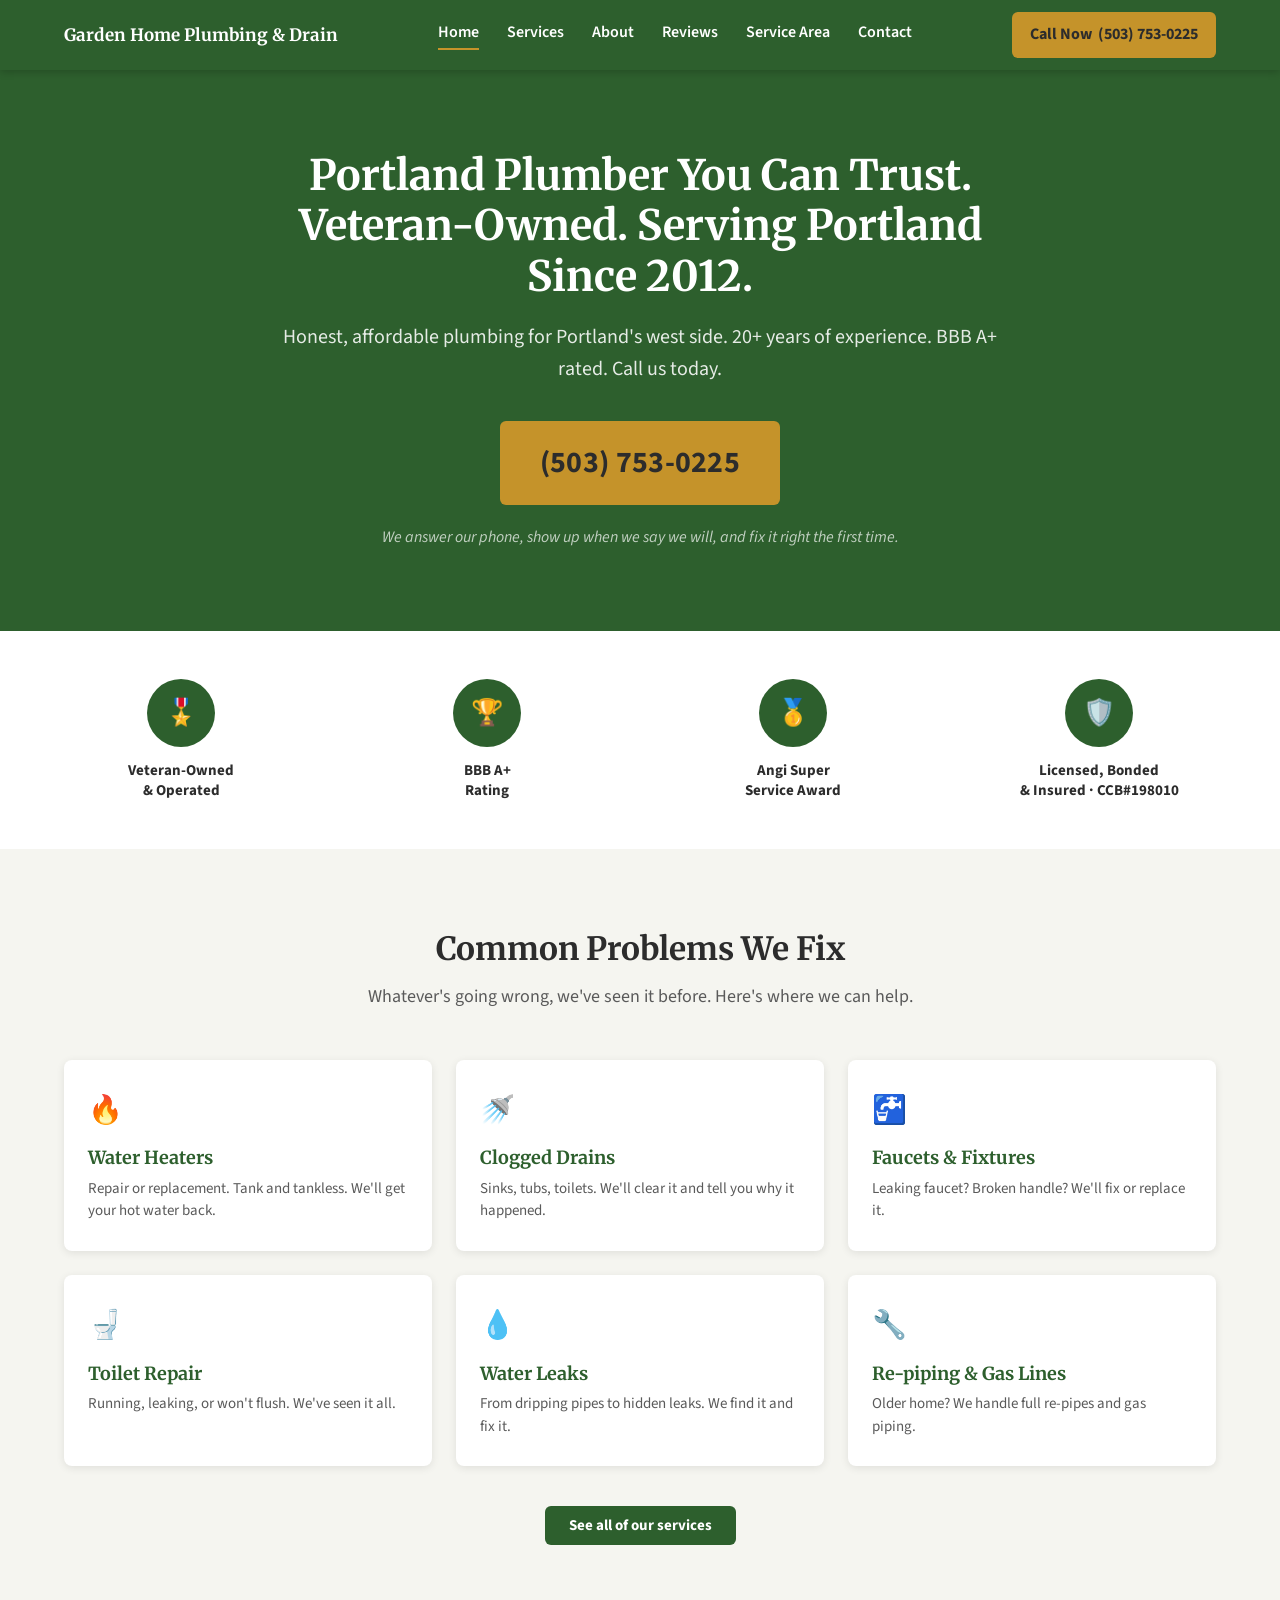
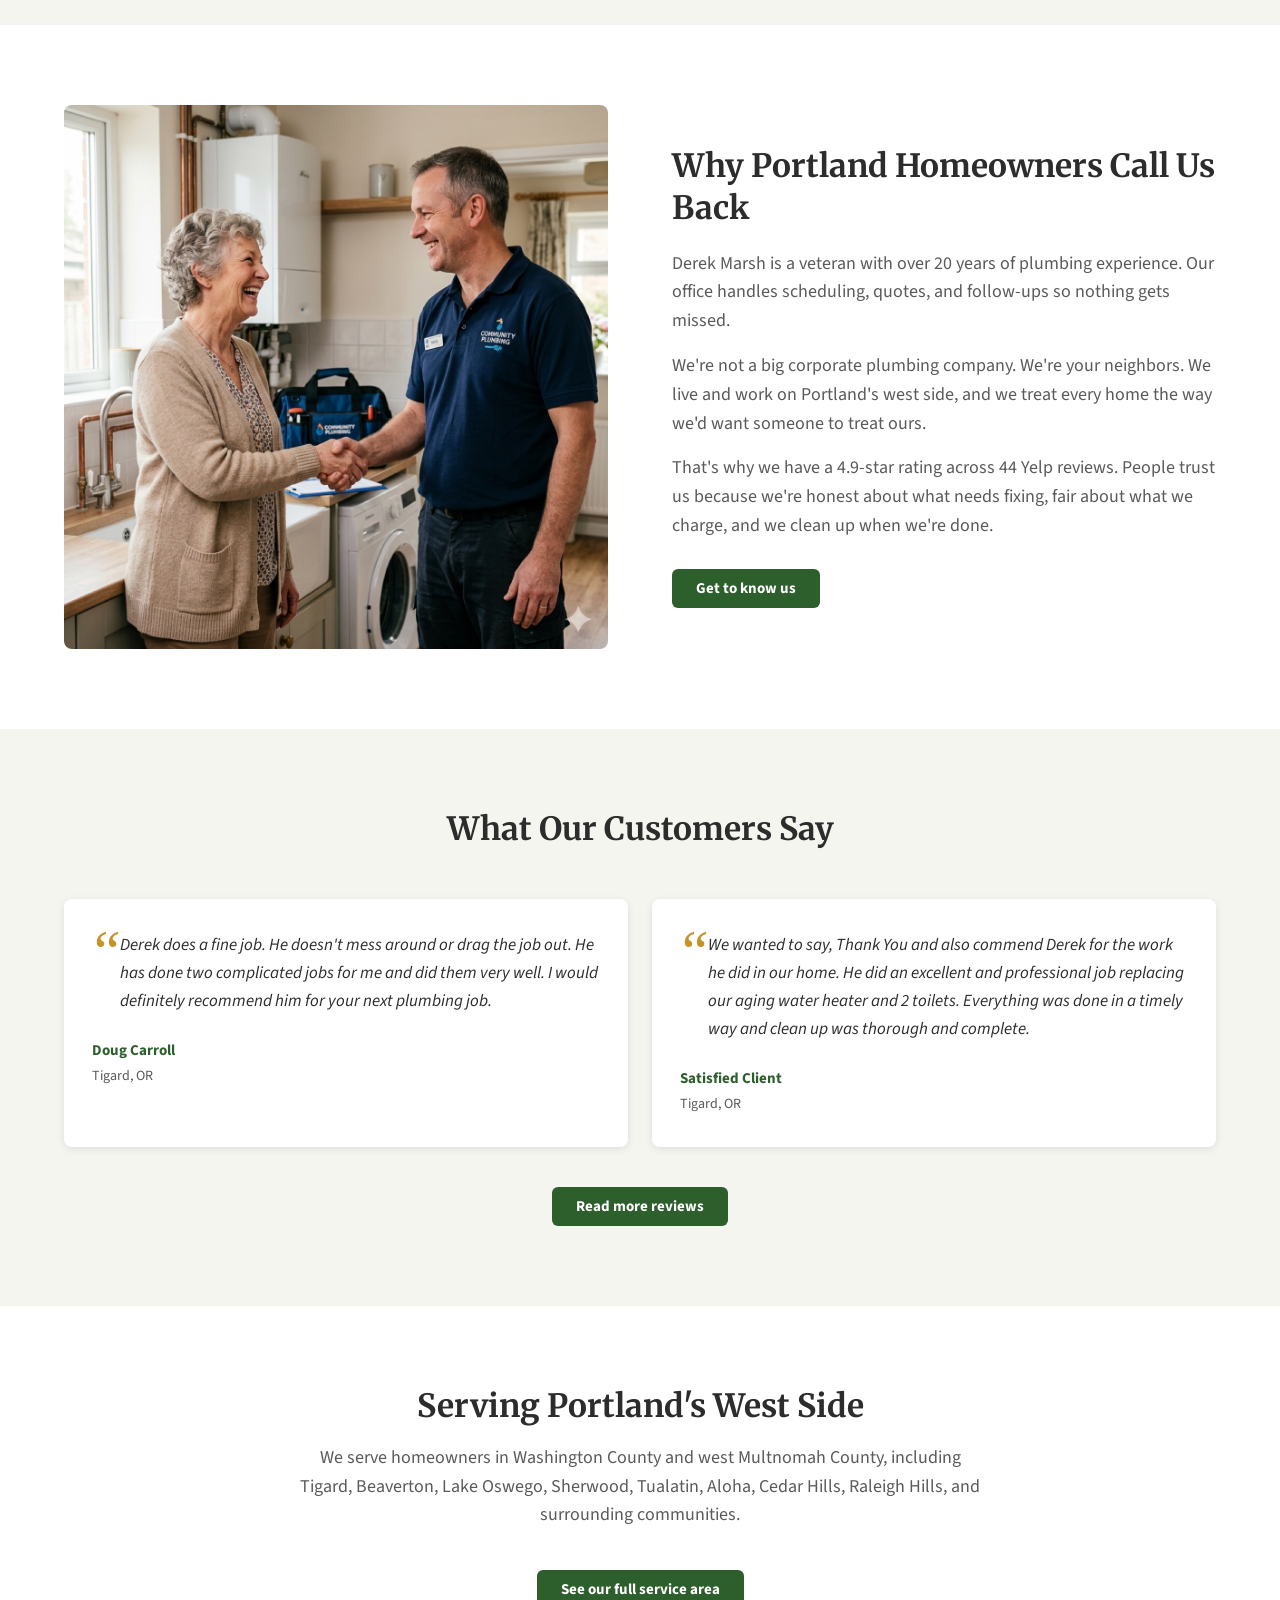
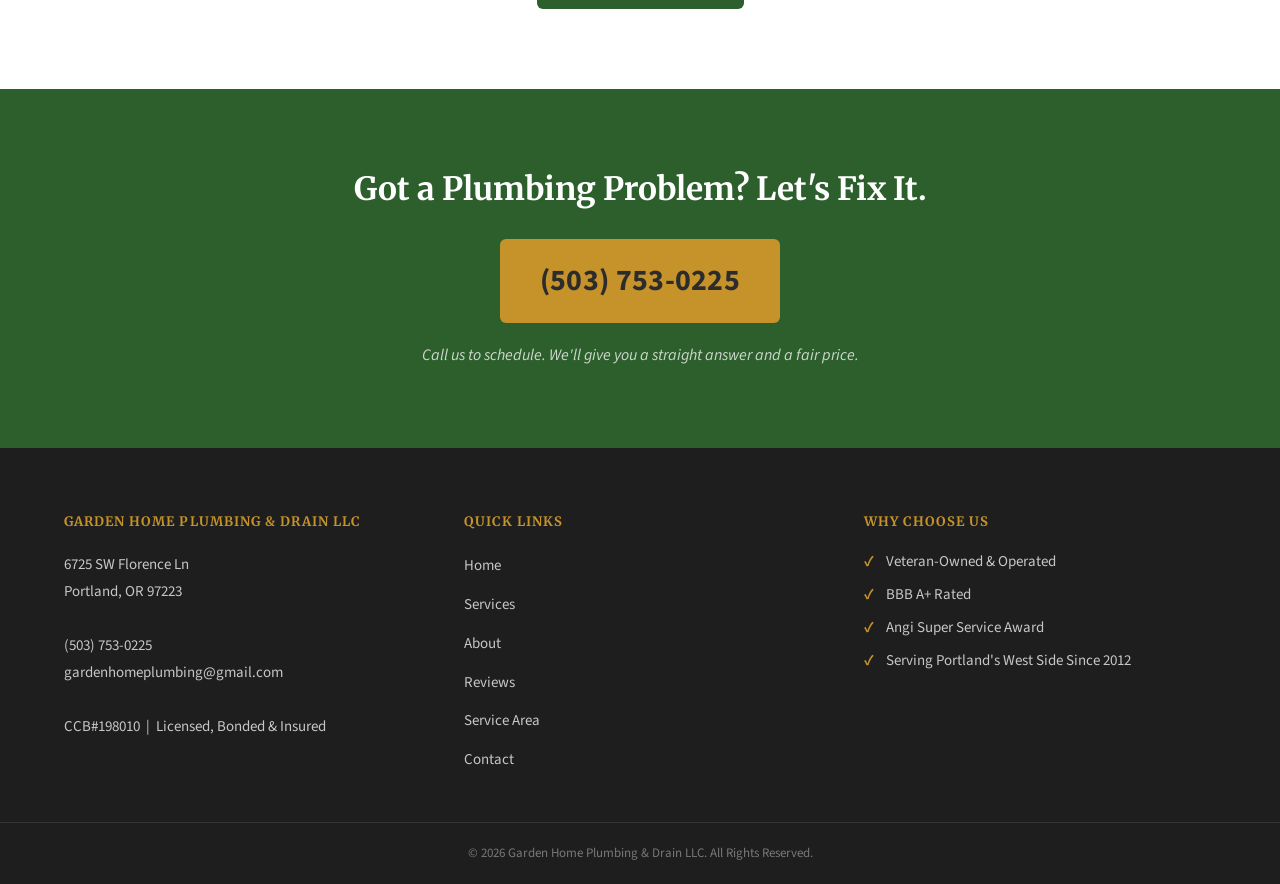
==== index.html @ 30217777 "Revert "QA pass: replace phone CTAs with Schedule a Call, remove phone numbers from visible content"" ====
<!DOCTYPE html>
<html lang="en">
<head>
  <meta charset="UTF-8">
  <meta name="viewport" content="width=device-width, initial-scale=1.0">

  <!-- Primary Meta ============================================ -->
  <title>Portland Plumber | Garden Home Plumbing &amp; Drain | (503) 753-0225</title>
  <meta name="description" content="Veteran-owned Portland plumber. Water heaters, drain cleaning, faucets &amp; more. BBB A+ rated, 4.9 stars on Yelp. Serving Tigard, Beaverton &amp; Lake Oswego. Call (503) 753-0225.">
  <meta name="robots" content="index, follow">
  <!-- UPDATE BEFORE LAUNCH: replace domain in canonical, OG, and schema below -->
  <link rel="canonical" href="https://www.gardenhomeplumbingdrain.com/">

  <!-- Open Graph ============================================== -->
  <meta property="og:type"        content="website">
  <meta property="og:site_name"   content="Garden Home Plumbing &amp; Drain LLC">
  <meta property="og:title"       content="Portland Plumber | Garden Home Plumbing &amp; Drain | (503) 753-0225">
  <meta property="og:description" content="Veteran-owned Portland plumber. Water heaters, drain cleaning, faucets &amp; more. BBB A+ rated, 4.9 stars on Yelp. Serving Tigard, Beaverton &amp; Lake Oswego. Call (503) 753-0225.">
  <meta property="og:url"         content="https://www.gardenhomeplumbingdrain.com/">
  <meta property="og:image"       content="https://www.gardenhomeplumbingdrain.com/images/about-team.jpg">

  <!-- LocalBusiness Schema ==================================== -->
  <script type="application/ld+json">
  {
    "@context": "https://schema.org",
    "@type": "Plumber",
    "name": "Garden Home Plumbing & Drain LLC",
    "url": "https://www.gardenhomeplumbingdrain.com",
    "telephone": "+15037530225",
    "email": "gardenhomeplumbing@gmail.com",
    "address": {
      "@type": "PostalAddress",
      "streetAddress": "6725 SW Florence Ln",
      "addressLocality": "Portland",
      "addressRegion": "OR",
      "postalCode": "97223",
      "addressCountry": "US"
    },
    "openingHoursSpecification": [
      {
        "@type": "OpeningHoursSpecification",
        "dayOfWeek": ["Monday", "Tuesday", "Wednesday", "Thursday"],
        "opens": "08:00",
        "closes": "17:00"
      },
      {
        "@type": "OpeningHoursSpecification",
        "dayOfWeek": "Friday",
        "opens": "08:00",
        "closes": "16:00"
      }
    ],
    "areaServed": [
      {"@type": "City", "name": "Tigard"},
      {"@type": "City", "name": "Beaverton"},
      {"@type": "City", "name": "Lake Oswego"},
      {"@type": "City", "name": "Sherwood"},
      {"@type": "City", "name": "Tualatin"},
      {"@type": "City", "name": "Aloha"},
      {"@type": "City", "name": "Portland"}
    ],
    "priceRange": "$$",
    "aggregateRating": {
      "@type": "AggregateRating",
      "ratingValue": "4.9",
      "reviewCount": "44",
      "bestRating": "5"
    },
    "sameAs": [
      "https://www.yelp.com/biz/garden-home-plumbing-and-drain-llc-portland",
      "https://www.bbb.org/us/or/portland/profile/plumber/garden-home-plumbing-drain-llc-1296-22822148",
      "https://www.angi.com/companylist/us/or/portland/garden-home-plumbing-and-drain-reviews-7574298.htm"
    ]
  }
  </script>

  <link rel="stylesheet" href="styles.css">
</head>
<body>

  <div id="nav-placeholder"></div>

  <!-- ================================================
       SECTION 1: HERO
  ================================================ -->
  <section class="hero">
    <div class="hero-content">
      <h1>Portland Plumber You Can Trust.<br>Veteran-Owned. Serving Portland Since 2012.</h1>
      <p class="hero-sub">Honest, affordable plumbing for Portland's west side. 20+ years of experience. BBB A+ rated. Call us today.</p>
      <a href="tel:+15037530225" class="btn-phone" aria-label="Call Garden Home Plumbing at (503) 753-0225">(503) 753-0225</a>
      <p class="hero-tagline">We answer our phone, show up when we say we will, and fix it right the first time.</p>
    </div>
  </section>

  <!-- ================================================
       SECTION 2: TRUST BADGES
  ================================================ -->
  <section class="trust-badges">
    <div class="trust-badges-grid">

      <div class="trust-badge">
        <div class="trust-badge-icon">🎖️</div>
        <div class="trust-badge-label">Veteran-Owned<br>&amp; Operated</div>
      </div>

      <div class="trust-badge">
        <div class="trust-badge-icon">🏆</div>
        <div class="trust-badge-label">BBB A+<br>Rating</div>
      </div>

      <div class="trust-badge">
        <div class="trust-badge-icon">🥇</div>
        <div class="trust-badge-label">Angi Super<br>Service Award</div>
      </div>

      <div class="trust-badge">
        <div class="trust-badge-icon">🛡️</div>
        <div class="trust-badge-label">Licensed, Bonded<br>&amp; Insured · CCB#198010</div>
      </div>

    </div>
  </section>

  <!-- ================================================
       SECTION 3: SERVICES OVERVIEW
  ================================================ -->
  <section class="section section--light">
    <div class="container">
      <div class="section-heading">
        <h2>Common Problems We Fix</h2>
        <p>Whatever's going wrong, we've seen it before. Here's where we can help.</p>
      </div>

      <div class="services-grid">

        <div class="service-card">
          <div class="service-card-icon">🔥</div>
          <h3>Water Heaters</h3>
          <p>Repair or replacement. Tank and tankless. We'll get your hot water back.</p>
        </div>

        <div class="service-card">
          <div class="service-card-icon">🚿</div>
          <h3>Clogged Drains</h3>
          <p>Sinks, tubs, toilets. We'll clear it and tell you why it happened.</p>
        </div>

        <div class="service-card">
          <div class="service-card-icon">🚰</div>
          <h3>Faucets &amp; Fixtures</h3>
          <p>Leaking faucet? Broken handle? We'll fix or replace it.</p>
        </div>

        <div class="service-card">
          <div class="service-card-icon">🚽</div>
          <h3>Toilet Repair</h3>
          <p>Running, leaking, or won't flush. We've seen it all.</p>
        </div>

        <div class="service-card">
          <div class="service-card-icon">💧</div>
          <h3>Water Leaks</h3>
          <p>From dripping pipes to hidden leaks. We find it and fix it.</p>
        </div>

        <div class="service-card">
          <div class="service-card-icon">🔧</div>
          <h3>Re-piping &amp; Gas Lines</h3>
          <p>Older home? We handle full re-pipes and gas piping.</p>
        </div>

      </div>

      <div class="text-center">
        <a href="services.html" class="btn btn-secondary">See all of our services</a>
      </div>
    </div>
  </section>

  <!-- ================================================
       SECTION 4: WHY GARDEN HOME PLUMBING
  ================================================ -->
  <section class="section">
    <div class="container">
      <div class="two-col">

        <img src="images/about-team.jpg" alt="Derek Marsh, owner of Garden Home Plumbing &amp; Drain" class="photo photo--square" loading="lazy">

        <div class="two-col-text">
          <h2>Why Portland Homeowners Call Us Back</h2>
          <p>Derek Marsh is a veteran with over 20 years of plumbing experience. Our office handles scheduling, quotes, and follow-ups so nothing gets missed.</p>
          <p>We're not a big corporate plumbing company. We're your neighbors. We live and work on Portland's west side, and we treat every home the way we'd want someone to treat ours.</p>
          <p>That's why we have a 4.9-star rating across 44 Yelp reviews. People trust us because we're honest about what needs fixing, fair about what we charge, and we clean up when we're done.</p>
          <a href="about.html" class="btn btn-secondary">Get to know us</a>
        </div>

      </div>
    </div>
  </section>

  <!-- ================================================
       SECTION 5: FEATURED TESTIMONIALS
  ================================================ -->
  <section class="section section--light">
    <div class="container">
      <div class="section-heading">
        <h2>What Our Customers Say</h2>
      </div>

      <div class="testimonials-grid">

        <div class="testimonial-card">
          <p class="testimonial-quote">Derek does a fine job. He doesn't mess around or drag the job out. He has done two complicated jobs for me and did them very well. I would definitely recommend him for your next plumbing job.</p>
          <div class="testimonial-author">Doug Carroll</div>
          <div class="testimonial-location">Tigard, OR</div>
        </div>

        <div class="testimonial-card">
          <p class="testimonial-quote">We wanted to say, Thank You and also commend Derek for the work he did in our home. He did an excellent and professional job replacing our aging water heater and 2 toilets. Everything was done in a timely way and clean up was thorough and complete.</p>
          <div class="testimonial-author">Satisfied Client</div>
          <div class="testimonial-location">Tigard, OR</div>
        </div>

      </div>

      <div class="text-center">
        <a href="reviews.html" class="btn btn-secondary">Read more reviews</a>
      </div>
    </div>
  </section>

  <!-- ================================================
       SECTION 6: SERVICE AREA SNAPSHOT
  ================================================ -->
  <section class="section">
    <div class="container">
      <div class="text-center" style="max-width: 680px; margin: 0 auto;">
        <h2>Serving Portland's West Side</h2>
        <p class="mt-16" style="color: var(--text-medium); font-size: 18px;">We serve homeowners in Washington County and west Multnomah County, including Tigard, Beaverton, Lake Oswego, Sherwood, Tualatin, Aloha, Cedar Hills, Raleigh Hills, and surrounding communities.</p>
        <a href="service-area.html" class="btn btn-secondary mt-24">See our full service area</a>
      </div>
    </div>
  </section>

  <!-- ================================================
       SECTION 7: BOTTOM CTA
  ================================================ -->
  <section class="bottom-cta">
    <h2>Got a Plumbing Problem? Let's Fix It.</h2>
    <a href="tel:+15037530225" class="btn-phone" aria-label="Call Garden Home Plumbing at (503) 753-0225">(503) 753-0225</a>
    <p class="cta-support">Call us to schedule. We'll give you a straight answer and a fair price.</p>
  </section>

  <div id="footer-placeholder"></div>
  <script src="components.js"></script>
</body>
</html>
---- styles.css ----
/* ============================================
   GARDEN HOME PLUMBING & DRAIN LLC
   styles.css
   ============================================ */

/* Google Fonts */
@import url('https://fonts.googleapis.com/css2?family=Merriweather:wght@400;700&family=Source+Sans+3:wght@400;600;700&display=swap');

/* ============================================
   CSS CUSTOM PROPERTIES
   ============================================ */
:root {
  --green:       #2D5F2D;
  --green-dark:  #1E4A1E;
  --gold:        #C5932A;
  --gold-dark:   #BC8B29; /* darkened from #A67A1E — ensures 4.5:1 contrast with dark text */
  --white:       #FFFFFF;
  --bg-light:    #F5F5F0;
  --text-dark:   #2C2C2C;
  --text-medium: #5A5A5A;
  --footer-bg:   #1E1E1E;
  --border:      #CCCCCC;

  --font-heading: 'Merriweather', Georgia, serif;
  --font-body:    'Source Sans 3', Arial, sans-serif;

  --max-width:           1200px;
  --section-pad:         80px;
  --section-pad-mobile:  48px;
  --card-gap:            24px;
  --card-radius:         8px;
  --btn-radius:          6px;
}

/* ============================================
   RESET & BASE
   ============================================ */
*, *::before, *::after {
  box-sizing: border-box;
  margin: 0;
  padding: 0;
}

html {
  scroll-behavior: smooth;
  overflow-x: hidden;
}

body {
  font-family: var(--font-body);
  font-size: 18px;
  line-height: 1.6;
  color: var(--text-dark);
  background: var(--white);
  overflow-x: hidden;
}

img {
  max-width: 100%;
  height: auto;
  display: block;
}

a {
  color: inherit;
  text-decoration: none;
}

ul {
  list-style: none;
}

/* ============================================
   KEYBOARD FOCUS STYLES (accessibility)
   ============================================ */

/* Suppress mouse-click focus rings while keeping keyboard rings */
:focus:not(:focus-visible) {
  outline: none;
}

/* Default keyboard focus ring — green on light backgrounds */
:focus-visible {
  outline: 3px solid var(--green);
  outline-offset: 3px;
  border-radius: 4px;
}

/* Gold ring on green/dark backgrounds where green outline would be invisible */
.site-header :focus-visible,
.hero :focus-visible,
.bottom-cta :focus-visible,
.page-header :focus-visible,
.section--green :focus-visible,
.nav-mobile-menu :focus-visible,
.site-footer :focus-visible {
  outline-color: var(--gold);
}

/* Form fields already use border+shadow focus style — suppress duplicate outline */
.form-group input:focus-visible,
.form-group textarea:focus-visible {
  outline: none;
}

/* ============================================
   TYPOGRAPHY
   ============================================ */
h1, h2, h3, h4 {
  font-family: var(--font-heading);
  color: var(--text-dark);
}

h1 {
  font-size: 42px;
  line-height: 1.2;
  font-weight: 700;
}

h2 {
  font-size: 32px;
  line-height: 1.3;
  font-weight: 700;
}

h3 {
  font-size: 24px;
  line-height: 1.3;
  font-weight: 700;
}

p {
  margin-bottom: 16px;
}

p:last-child {
  margin-bottom: 0;
}

/* ============================================
   LAYOUT
   ============================================ */
.container {
  max-width: var(--max-width);
  margin: 0 auto;
  padding: 0 24px;
}

.section {
  padding: var(--section-pad) 0;
}

.section--light {
  background: var(--bg-light);
}

.section--green {
  background: var(--green);
}

.section--green h1,
.section--green h2,
.section--green h3,
.section--green p {
  color: var(--white);
}

/* ============================================
   NAVIGATION
   ============================================ */
.site-header {
  position: sticky;
  top: 0;
  z-index: 1000;
  background: var(--green);
  box-shadow: 0 2px 8px rgba(0, 0, 0, 0.2);
}

.nav-inner {
  display: flex;
  align-items: center;
  justify-content: space-between;
  height: 70px;
  max-width: var(--max-width);
  margin: 0 auto;
  padding: 0 24px;
  gap: 24px;
}

.nav-brand {
  font-family: var(--font-heading);
  font-size: 17px;
  font-weight: 700;
  color: var(--white);
  flex-shrink: 0;
  line-height: 1.2;
}

.nav-brand:hover {
  color: rgba(255, 255, 255, 0.9);
}

.nav-links {
  display: flex;
  gap: 28px;
  align-items: center;
  flex: 1;
  justify-content: center;
}

.nav-links a {
  color: var(--white);
  font-size: 16px;
  font-weight: 600;
  font-family: var(--font-body);
  padding-bottom: 3px;
  border-bottom: 2px solid transparent;
  transition: border-color 0.2s;
  white-space: nowrap;
}

.nav-links a:hover,
.nav-links a.active {
  border-bottom-color: var(--gold);
}

.nav-phone {
  flex-shrink: 0;
}

.nav-phone a {
  display: inline-block;
  background: var(--gold);
  color: var(--text-dark); /* dark text on gold — passes WCAG AA (5.04:1) */
  font-size: 16px;
  font-weight: 700;
  font-family: var(--font-body);
  padding: 10px 18px;
  border-radius: var(--btn-radius);
  transition: background 0.2s;
  white-space: nowrap;
}

.nav-phone a:hover {
  background: var(--gold-dark);
  color: var(--text-dark);
}

.nav-hamburger {
  display: none;
  flex-direction: column;
  gap: 5px;
  background: none;
  border: none;
  cursor: pointer;
  padding: 6px 4px;
  flex-shrink: 0;
}

.nav-hamburger span {
  display: block;
  width: 26px;
  height: 2px;
  background: var(--white);
  border-radius: 2px;
  transition: all 0.25s;
}

/* Hamburger open state */
.nav-hamburger.open span:nth-child(1) {
  transform: translateY(7px) rotate(45deg);
}
.nav-hamburger.open span:nth-child(2) {
  opacity: 0;
}
.nav-hamburger.open span:nth-child(3) {
  transform: translateY(-7px) rotate(-45deg);
}

/* Mobile dropdown */
.nav-mobile-menu {
  display: none;
  background: var(--green-dark);
  padding: 8px 24px 20px;
}

.nav-mobile-menu.open {
  display: block;
}

.nav-mobile-menu a {
  display: block;
  color: var(--white);
  font-size: 17px;
  font-weight: 600;
  font-family: var(--font-body);
  padding: 13px 0;
  border-bottom: 1px solid rgba(255, 255, 255, 0.1);
}

.nav-mobile-menu a:last-child {
  border-bottom: none;
}

.nav-mobile-menu a:hover,
.nav-mobile-menu a.active {
  color: var(--white); /* was gold — gold on dark-green only 3.69:1, white is 10.23:1 */
  text-decoration: underline;
  text-underline-offset: 3px;
}

.nav-mobile-phone {
  display: block;
  margin-top: 16px;
  background: var(--gold);
  color: var(--text-dark) !important;
  font-weight: 700;
  text-align: center;
  padding: 12px 20px;
  border-radius: var(--btn-radius);
  border-bottom: none !important;
  text-decoration: none !important;
}

.nav-mobile-phone:hover {
  background: var(--gold-dark);
  text-decoration: none !important;
}

/* ============================================
   FOOTER
   ============================================ */
.site-footer {
  background: var(--footer-bg);
  color: var(--white);
}

.footer-main {
  display: grid;
  grid-template-columns: repeat(3, 1fr);
  gap: 48px;
  max-width: var(--max-width);
  margin: 0 auto;
  padding: 64px 24px 48px;
}

.footer-col h4 {
  font-family: var(--font-heading);
  font-size: 13px;
  color: var(--gold);
  text-transform: uppercase;
  letter-spacing: 0.08em;
  margin-bottom: 18px;
}

.footer-col address {
  font-style: normal;
  font-size: 15px;
  line-height: 1.8;
  color: rgba(255, 255, 255, 0.75);
}

.footer-col address a {
  color: rgba(255, 255, 255, 0.75);
  transition: color 0.2s;
}

.footer-col address a:hover {
  color: var(--gold);
}

.footer-col ul {
  display: flex;
  flex-direction: column;
  gap: 10px;
}

.footer-col ul a {
  font-size: 15px;
  color: rgba(255, 255, 255, 0.75);
  transition: color 0.2s;
}

.footer-col ul a:hover {
  color: var(--gold);
}

.footer-trust ul {
  gap: 12px;
}

.footer-trust li {
  font-size: 15px;
  color: rgba(255, 255, 255, 0.75);
  padding-left: 22px;
  position: relative;
  line-height: 1.4;
}

.footer-trust li::before {
  content: '✓';
  position: absolute;
  left: 0;
  color: var(--gold);
  font-weight: 700;
}

.footer-bottom {
  border-top: 1px solid rgba(255, 255, 255, 0.1);
  padding: 20px 24px;
  text-align: center;
}

.footer-bottom p {
  font-size: 13px;
  color: rgba(255, 255, 255, 0.4);
  margin: 0;
}

/* ============================================
   BUTTONS
   ============================================ */
.btn {
  display: inline-block;
  font-family: var(--font-body);
  font-weight: 700;
  border: none;
  border-radius: var(--btn-radius);
  cursor: pointer;
  transition: background 0.2s, color 0.2s, border-color 0.2s;
  line-height: 1;
  text-align: center;
  text-decoration: none;
}

/* Gold — primary CTA (phone calls, main actions) */
.btn-primary {
  background: var(--gold);
  color: var(--text-dark); /* dark text on gold — passes WCAG AA (5.04:1) */
  text-transform: uppercase;
  letter-spacing: 0.04em;
  padding: 14px 28px;
  font-size: 15px;
}

.btn-primary:hover {
  background: var(--gold-dark);
  color: var(--text-dark);
}

/* Green — secondary CTA (internal navigation) */
.btn-secondary {
  background: var(--green);
  color: var(--white);
  padding: 12px 24px;
  font-size: 15px;
}

.btn-secondary:hover {
  background: var(--green-dark);
  color: var(--white);
}

/* Outline — low-emphasis actions */
.btn-outline {
  background: transparent;
  color: var(--green);
  border: 2px solid var(--green);
  padding: 11px 24px;
  font-size: 15px;
}

.btn-outline:hover {
  background: var(--green);
  color: var(--white);
}

/* White outline — used on dark/green backgrounds */
.btn-outline-white {
  background: transparent;
  color: var(--white);
  border: 2px solid var(--white);
  padding: 11px 24px;
  font-size: 15px;
}

.btn-outline-white:hover {
  background: var(--white);
  color: var(--green);
}

/* Large phone number button */
.btn-phone {
  display: inline-block;
  background: var(--gold);
  color: var(--text-dark); /* dark text on gold — passes WCAG AA (5.04:1) */
  font-family: var(--font-body);
  font-size: 30px;
  font-weight: 700;
  padding: 18px 40px;
  border-radius: var(--btn-radius);
  transition: background 0.2s;
  text-decoration: none;
  letter-spacing: 0.01em;
}

.btn-phone:hover {
  background: var(--gold-dark);
  color: var(--text-dark);
}

/* ============================================
   PAGE HEADER BANNERS (inner pages)
   ============================================ */
.page-header {
  background: var(--green);
  padding: 64px 24px;
  text-align: center;
}

.page-header h1 {
  color: var(--white);
  margin-bottom: 12px;
}

.page-header p {
  color: rgba(255, 255, 255, 0.85);
  font-size: 20px;
  max-width: 620px;
  margin: 0 auto;
}

/* ============================================
   HERO (homepage)
   ============================================ */
.hero {
  background: var(--green);
  padding: var(--section-pad) 24px;
  text-align: center;
}

.hero-content {
  max-width: 760px;
  margin: 0 auto;
}

.hero h1 {
  color: var(--white);
  margin-bottom: 20px;
}

.hero-sub {
  font-size: 20px;
  color: rgba(255, 255, 255, 0.88);
  margin-bottom: 36px;
  line-height: 1.6;
}

.hero-tagline {
  margin-top: 20px;
  font-size: 16px;
  color: rgba(255, 255, 255, 0.7);
  font-style: italic;
}

/* ============================================
   TRUST BADGES
   ============================================ */
.trust-badges {
  padding: 48px 24px;
}

.trust-badges-grid {
  display: grid;
  grid-template-columns: repeat(4, 1fr);
  gap: 24px;
  max-width: var(--max-width);
  margin: 0 auto;
  text-align: center;
}

.trust-badge {
  display: flex;
  flex-direction: column;
  align-items: center;
  gap: 14px;
}

.trust-badge-icon {
  width: 68px;
  height: 68px;
  background: var(--green);
  border-radius: 50%;
  display: flex;
  align-items: center;
  justify-content: center;
  font-size: 26px;
  flex-shrink: 0;
}

.trust-badge-label {
  font-weight: 700;
  font-size: 15px;
  color: var(--text-dark);
  line-height: 1.35;
}

/* ============================================
   SERVICE CARDS (homepage grid)
   ============================================ */
.services-grid {
  display: grid;
  grid-template-columns: repeat(3, 1fr);
  gap: var(--card-gap);
  margin-bottom: 40px;
}

.service-card {
  background: var(--white);
  border-radius: var(--card-radius);
  box-shadow: 0 2px 8px rgba(0, 0, 0, 0.09);
  padding: 28px 24px;
  transition: box-shadow 0.2s, transform 0.2s;
}

.service-card:hover {
  box-shadow: 0 6px 20px rgba(0, 0, 0, 0.13);
  transform: translateY(-2px);
}

.service-card-icon {
  font-size: 28px;
  margin-bottom: 14px;
}

.service-card h3 {
  font-size: 18px;
  color: var(--green);
  margin-bottom: 8px;
}

.service-card p {
  font-size: 15px;
  color: var(--text-medium);
  line-height: 1.5;
  margin: 0;
}

/* ============================================
   TWO-COLUMN LAYOUT
   ============================================ */
.two-col {
  display: grid;
  grid-template-columns: 1fr 1fr;
  gap: 64px;
  align-items: center;
}

.two-col-text h2 {
  margin-bottom: 20px;
}

.two-col-text p {
  color: var(--text-medium);
}

.two-col-text .btn {
  margin-top: 12px;
}

/* Reverse column order: text left, image right */
.two-col--reversed {
  direction: rtl;
}

.two-col--reversed > * {
  direction: ltr;
}

@media (max-width: 960px) {
  .two-col--reversed {
    direction: ltr;
  }
}

/* ============================================
   IMAGE PLACEHOLDERS
   ============================================ */
.img-placeholder {
  background: var(--bg-light);
  color: var(--text-medium);
  display: flex;
  align-items: center;
  justify-content: center;
  text-align: center;
  padding: 24px;
  font-size: 14px;
  font-family: var(--font-body);
  font-style: italic;
  border-radius: var(--card-radius);
  line-height: 1.5;
  width: 100%;
}

.img-placeholder--hero   { aspect-ratio: 16 / 9; }
.img-placeholder--square { aspect-ratio: 1 / 1;  }
.img-placeholder--service { aspect-ratio: 4 / 3; }

/* Real photos — replaces placeholders once images are available */
.photo {
  width: 100%;
  display: block;
  border-radius: var(--card-radius);
  object-fit: cover;
}

.photo--square  { aspect-ratio: 1 / 1; }
.photo--service { aspect-ratio: 4 / 3; }

/* ============================================
   TESTIMONIAL CARDS
   ============================================ */
.testimonials-grid {
  display: grid;
  grid-template-columns: repeat(2, 1fr);
  gap: var(--card-gap);
  margin-bottom: 40px;
}

.testimonial-card {
  background: var(--white);
  border-radius: var(--card-radius);
  box-shadow: 0 2px 8px rgba(0, 0, 0, 0.09);
  padding: 32px 28px;
  transition: box-shadow 0.2s;
}

.testimonial-card:hover {
  box-shadow: 0 6px 20px rgba(0, 0, 0, 0.13);
}

.testimonial-quote {
  font-size: 17px;
  line-height: 1.65;
  color: var(--text-dark);
  font-style: italic;
  margin-bottom: 24px;
  position: relative;
  padding-left: 28px;
}

.testimonial-quote::before {
  content: '\201C';
  font-family: Georgia, serif;
  font-size: 60px;
  color: var(--gold);
  line-height: 1;
  position: absolute;
  left: -4px;
  top: -10px;
}

.testimonial-author {
  font-weight: 700;
  font-size: 15px;
  color: var(--green);
}

.testimonial-location {
  font-size: 14px;
  color: var(--text-medium);
  margin-top: 2px;
}

/* ============================================
   BOTTOM CTA STRIP
   ============================================ */
.bottom-cta {
  background: var(--green);
  padding: var(--section-pad) 24px;
  text-align: center;
}

.bottom-cta h2 {
  color: var(--white);
  margin-bottom: 28px;
}

.bottom-cta .cta-support {
  margin-top: 20px;
  font-size: 16px;
  color: rgba(255, 255, 255, 0.75);
  font-style: italic;
}

/* ============================================
   SERVICE AREA GRID
   ============================================ */
.area-grid {
  display: grid;
  grid-template-columns: repeat(4, 1fr);
  gap: 0;
  margin-bottom: 40px;
  border-top: 1px solid var(--border);
  border-left: 1px solid var(--border);
}

.area-grid-item {
  font-size: 16px;
  font-weight: 600;
  color: var(--text-dark);
  padding: 12px 16px;
  border-bottom: 1px solid var(--border);
  border-right: 1px solid var(--border);
}

/* ============================================
   NOT SURE BLOCK (service area page)
   ============================================ */
.not-sure-block {
  max-width: 620px;
  margin: 0 auto;
  text-align: center;
}

.not-sure-block h2 {
  margin-bottom: 16px;
}

.not-sure-block p {
  font-size: 18px;
  color: var(--text-medium);
  line-height: 1.7;
}

.not-sure-block a {
  color: var(--green);
  font-weight: 700;
  text-decoration: underline;
}

/* ============================================
   REVIEW SUMMARY BAR
   ============================================ */
.review-summary {
  display: flex;
  justify-content: center;
  align-items: center;
  gap: 48px;
  flex-wrap: wrap;
  padding: 36px 24px;
  background: var(--bg-light);
  border-radius: var(--card-radius);
  margin-bottom: 48px;
}

.review-stat-number {
  display: block;
  font-family: var(--font-heading);
  font-size: 30px;
  font-weight: 700;
  color: var(--green);
  line-height: 1;
  margin-bottom: 4px;
}

.review-stat-label {
  font-size: 14px;
  color: var(--text-medium);
}

/* ============================================
   EXTERNAL REVIEW LINKS
   ============================================ */
.review-links {
  display: grid;
  grid-template-columns: repeat(3, 1fr);
  gap: var(--card-gap);
}

.review-link-card {
  background: var(--white);
  border-radius: var(--card-radius);
  box-shadow: 0 2px 8px rgba(0, 0, 0, 0.09);
  padding: 32px 24px;
  text-align: center;
  transition: box-shadow 0.2s, transform 0.2s;
  color: var(--text-dark);
}

.review-link-card:hover {
  box-shadow: 0 6px 20px rgba(0, 0, 0, 0.13);
  transform: translateY(-2px);
  color: var(--text-dark);
}

.review-link-card .review-platform {
  font-family: var(--font-heading);
  font-size: 20px;
  font-weight: 700;
  color: var(--green);
  margin-bottom: 10px;
}

.review-link-card p {
  font-size: 15px;
  color: var(--text-medium);
  margin: 0 0 12px;
}

.review-link-arrow {
  font-size: 18px;
  color: var(--gold);
  font-weight: 700;
}

/* ============================================
   SERVICES LIST PAGE (alternating)
   ============================================ */
.service-detail {
  padding: var(--section-pad) 0;
  background: var(--white);
}

.service-detail + .service-detail {
  border-top: 1px solid #e8e8e3;
}

/* Alternate rows get a light background */
.service-detail--alt {
  background: var(--bg-light);
}

/* Flip column order for alt rows: image moves to right, text to left */
.service-detail--alt .two-col {
  direction: rtl;
}

.service-detail--alt .two-col > * {
  direction: ltr;
}

@media (max-width: 960px) {
  /* Restore normal stacking order on tablet/mobile */
  .service-detail--alt .two-col {
    direction: ltr;
  }
}

/* ============================================
   PRICING BLOCK
   ============================================ */
.pricing-block {
  border-left: 5px solid var(--gold);
  background: var(--white);
  border-radius: var(--card-radius);
  box-shadow: 0 2px 8px rgba(0, 0, 0, 0.08);
  padding: 40px 48px;
  max-width: 720px;
  margin: 0 auto;
  text-align: center;
}

.pricing-block h2 {
  margin-bottom: 16px;
}

.pricing-block p {
  font-size: 17px;
  color: var(--text-medium);
  line-height: 1.75;
  margin: 0;
}

/* ============================================
   CREDENTIALS GRID
   ============================================ */
.credentials-grid {
  display: grid;
  grid-template-columns: repeat(4, 1fr);
  gap: 20px;
}

.credential-item {
  background: var(--white);
  border-radius: var(--card-radius);
  box-shadow: 0 2px 8px rgba(0, 0, 0, 0.08);
  padding: 24px 16px;
  text-align: center;
}

.credential-icon {
  font-size: 28px;
  margin-bottom: 10px;
}

.credential-label {
  font-size: 14px;
  font-weight: 700;
  color: var(--text-dark);
  line-height: 1.4;
}

/* ============================================
   GUARANTEE BLOCK
   ============================================ */
.guarantee-block {
  background: var(--bg-light);
  border-radius: var(--card-radius);
  padding: 48px 56px;
  max-width: 720px;
  margin: 0 auto;
  text-align: center;
}

.guarantee-block h2 {
  margin-bottom: 16px;
}

.guarantee-block p {
  font-size: 17px;
  color: var(--text-medium);
  line-height: 1.75;
  margin: 0;
}

/* ============================================
   CONTACT PAGE
   ============================================ */
.contact-grid {
  display: grid;
  grid-template-columns: 1fr 1fr;
  gap: 64px;
  align-items: start;
}

.contact-detail-row {
  display: flex;
  gap: 16px;
  margin-bottom: 18px;
  align-items: flex-start;
}

.contact-detail-label {
  font-weight: 700;
  font-size: 15px;
  color: var(--text-dark);
  min-width: 60px;
  flex-shrink: 0;
}

.contact-detail-value {
  font-size: 15px;
  color: var(--text-medium);
  line-height: 1.5;
}

.contact-detail-value a {
  color: var(--green);
  text-decoration: underline;
}

.contact-note {
  margin-top: 24px;
  font-size: 15px;
  color: var(--text-medium);
  font-style: italic;
}

/* Contact form */
.form-group {
  margin-bottom: 20px;
}

.form-group label {
  display: block;
  font-weight: 600;
  font-size: 15px;
  color: var(--text-dark);
  margin-bottom: 6px;
}

.form-group input,
.form-group textarea {
  width: 100%;
  border: 1px solid var(--border);
  border-radius: 6px;
  padding: 12px;
  font-family: var(--font-body);
  font-size: 16px;
  color: var(--text-dark);
  background: var(--white);
  transition: border-color 0.2s;
  appearance: none;
}

.form-group input:focus,
.form-group textarea:focus {
  outline: none;
  border-color: var(--green);
  box-shadow: 0 0 0 3px rgba(45, 95, 45, 0.1);
}

.form-group textarea {
  resize: vertical;
  min-height: 130px;
}

.form-note {
  font-size: 13px;
  color: var(--text-medium);
  margin-top: 12px;
  font-style: italic;
}

.form-success {
  display: none;
  background: var(--bg-light);
  border-left: 4px solid var(--green);
  border-radius: var(--card-radius);
  padding: 20px 24px;
  margin-top: 16px;
  font-size: 16px;
  color: var(--text-dark);
  line-height: 1.5;
}

/* ============================================
   PHONE CTA BLOCK (large centered)
   ============================================ */
.phone-cta-block {
  text-align: center;
  padding: 48px 24px;
}

/* ============================================
   SECTION HEADING (centered with optional sub)
   ============================================ */
.section-heading {
  text-align: center;
  margin-bottom: 48px;
}

.section-heading h2 {
  margin-bottom: 12px;
}

.section-heading p {
  font-size: 18px;
  color: var(--text-medium);
  max-width: 560px;
  margin: 0 auto;
}

/* ============================================
   UTILITY
   ============================================ */
.text-center  { text-align: center; }
.text-green   { color: var(--green); }
.text-gold    { color: var(--gold); }
.text-medium  { color: var(--text-medium); }

.mt-8  { margin-top: 8px; }
.mt-16 { margin-top: 16px; }
.mt-24 { margin-top: 24px; }
.mt-32 { margin-top: 32px; }
.mt-40 { margin-top: 40px; }
.mt-48 { margin-top: 48px; }

.mb-8  { margin-bottom: 8px; }
.mb-16 { margin-bottom: 16px; }
.mb-24 { margin-bottom: 24px; }
.mb-32 { margin-bottom: 32px; }
.mb-40 { margin-bottom: 40px; }
.mb-48 { margin-bottom: 48px; }

/* ============================================
   RESPONSIVE — TABLET  (≤ 960px)
   ============================================ */
@media (max-width: 960px) {
  .two-col {
    grid-template-columns: 1fr;
    gap: 40px;
  }

  .services-grid {
    grid-template-columns: repeat(2, 1fr);
  }

  .trust-badges-grid {
    grid-template-columns: repeat(2, 1fr);
    gap: 32px;
  }

  .credentials-grid {
    grid-template-columns: repeat(2, 1fr);
  }

  .review-links {
    grid-template-columns: 1fr;
    max-width: 480px;
    margin-left: auto;
    margin-right: auto;
  }

  .footer-main {
    grid-template-columns: 1fr 1fr;
    gap: 40px;
  }

  .footer-main .footer-col:last-child {
    grid-column: 1 / -1;
  }

  .area-grid {
    grid-template-columns: repeat(3, 1fr);
  }

  .contact-grid {
    grid-template-columns: 1fr;
    gap: 48px;
  }

  .pricing-block {
    padding: 36px 36px;
  }

  .guarantee-block {
    padding: 40px 40px;
  }
}

/* ============================================
   RESPONSIVE — MOBILE  (≤ 640px)
   ============================================ */
@media (max-width: 640px) {
  body { font-size: 16px; }

  h1 { font-size: 30px; }
  h2 { font-size: 26px; }
  h3 { font-size: 20px; }

  .section { padding: var(--section-pad-mobile) 0; }

  /* Nav — hide links and desktop phone button, show hamburger */
  .nav-links     { display: none; }
  .nav-phone     { display: none; }
  .nav-hamburger { display: flex; }

  .nav-brand {
    font-size: 14px;
  }

  /* Grids → single column */
  .services-grid      { grid-template-columns: 1fr; }
  .testimonials-grid  { grid-template-columns: 1fr; }
  .area-grid          { grid-template-columns: repeat(2, 1fr); }
  .credentials-grid   { grid-template-columns: repeat(2, 1fr); }

  .trust-badges-grid {
    grid-template-columns: repeat(2, 1fr);
    gap: 24px;
  }

  /* Footer */
  .footer-main {
    grid-template-columns: 1fr;
    gap: 32px;
    padding: 48px 24px 32px;
  }

  .footer-main .footer-col:last-child {
    grid-column: auto;
  }

  /* Large phone button */
  .btn-phone {
    font-size: 24px;
    padding: 15px 28px;
  }

  .page-header {
    padding: 48px 20px;
  }

  .page-header p {
    font-size: 17px;
  }

  .pricing-block,
  .guarantee-block {
    padding: 32px 24px;
  }

  .review-summary {
    gap: 28px;
  }
}
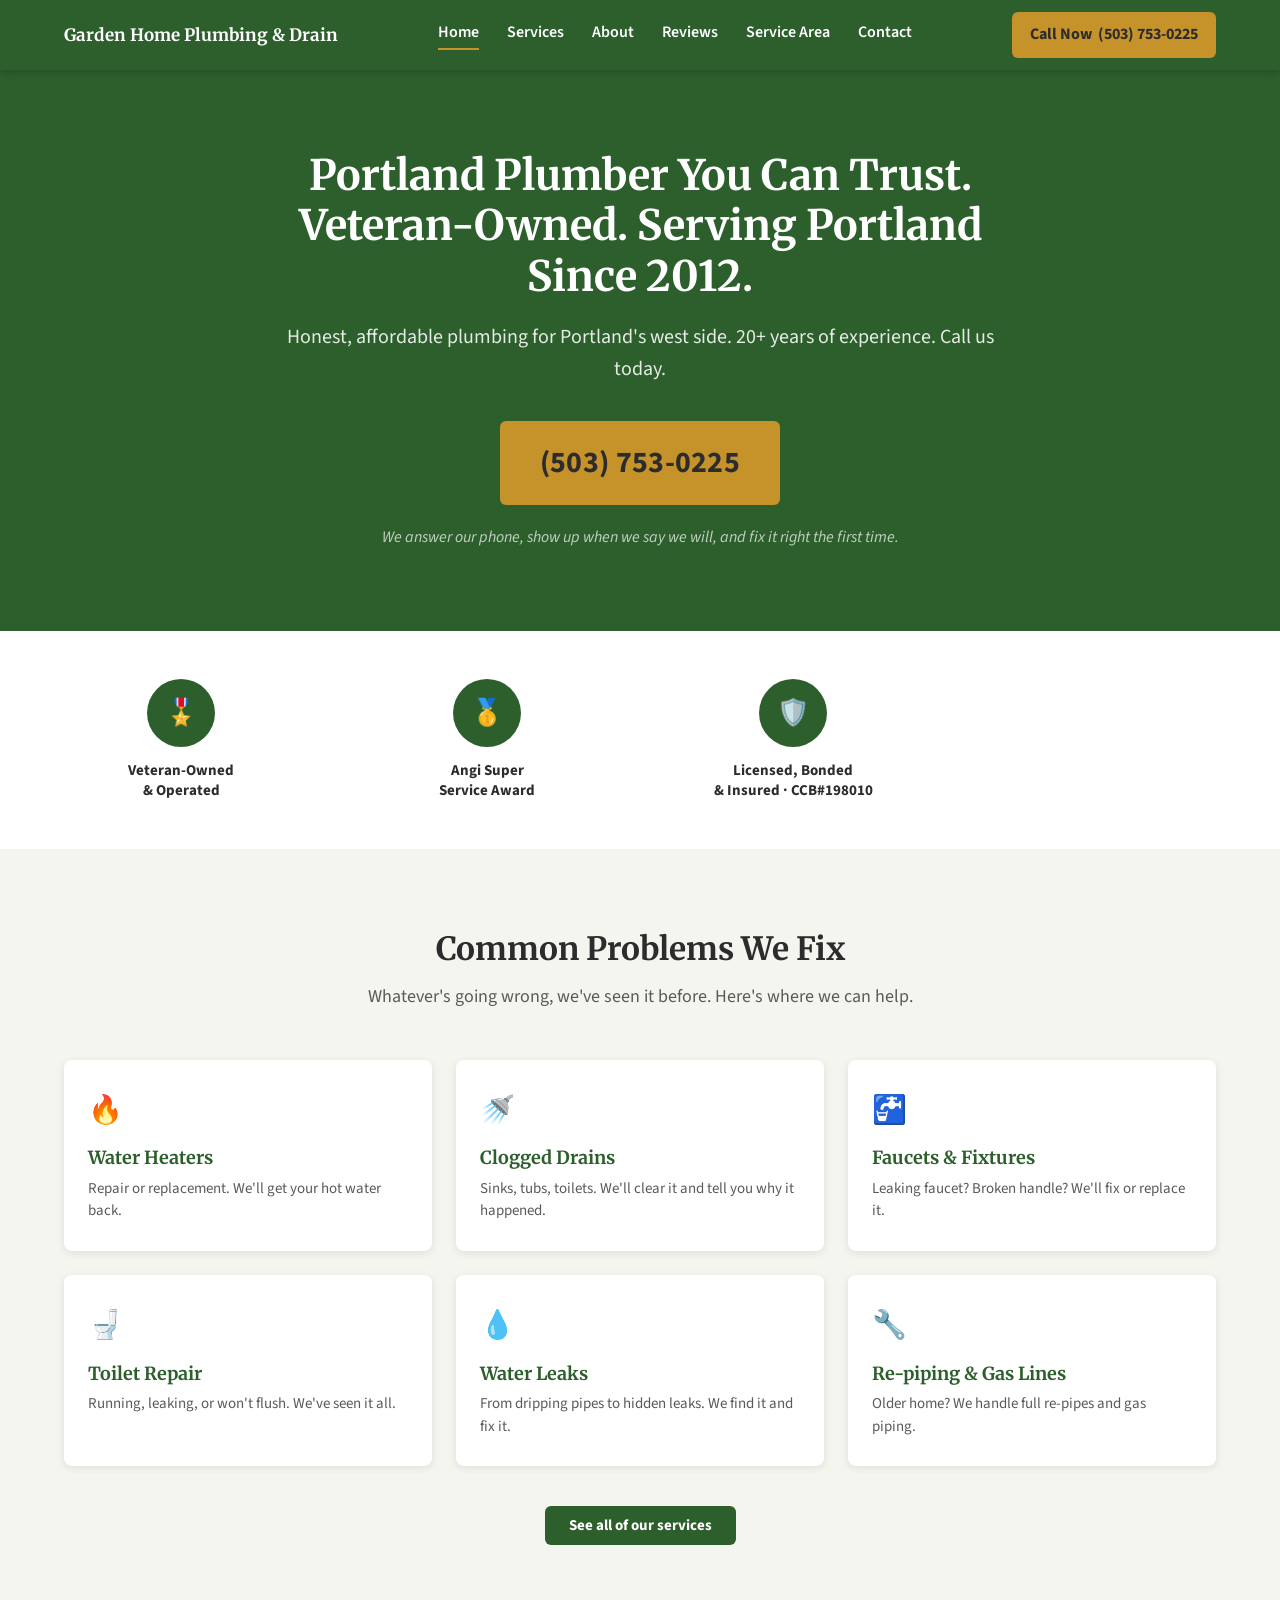
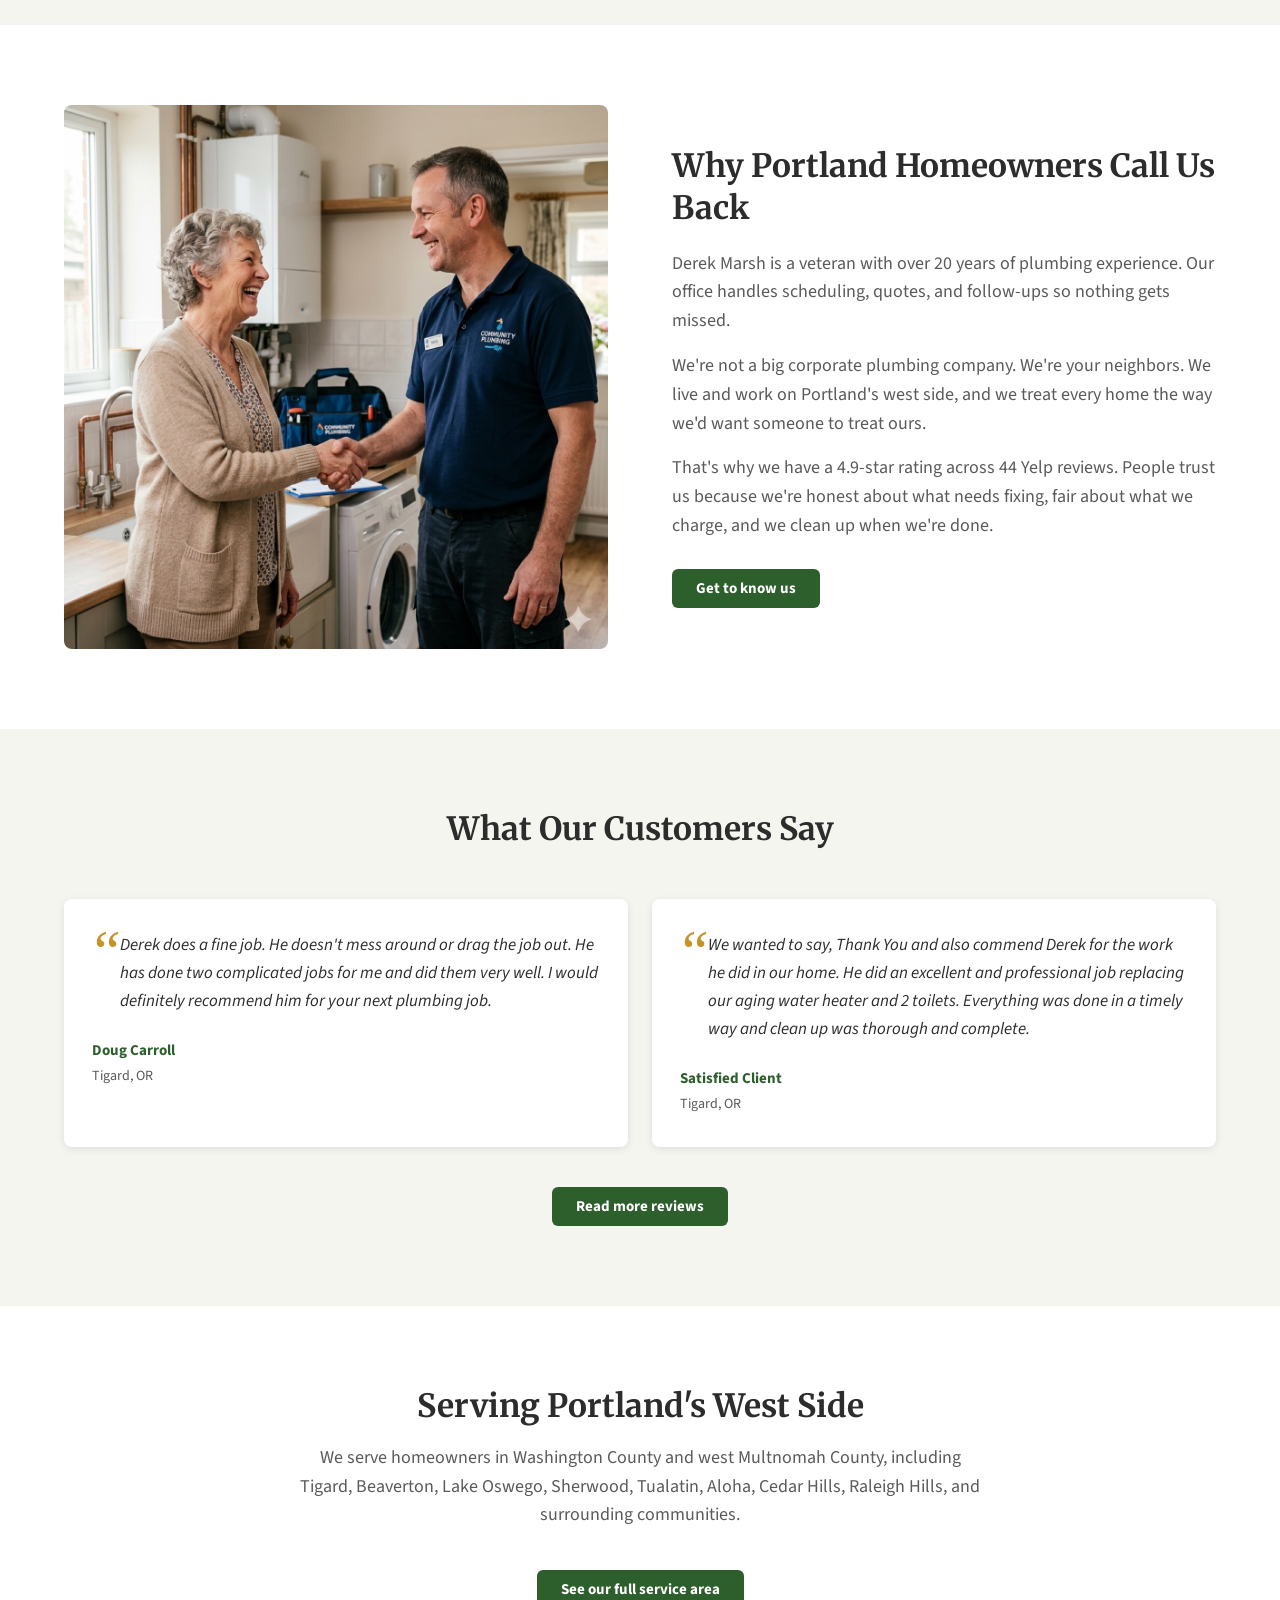
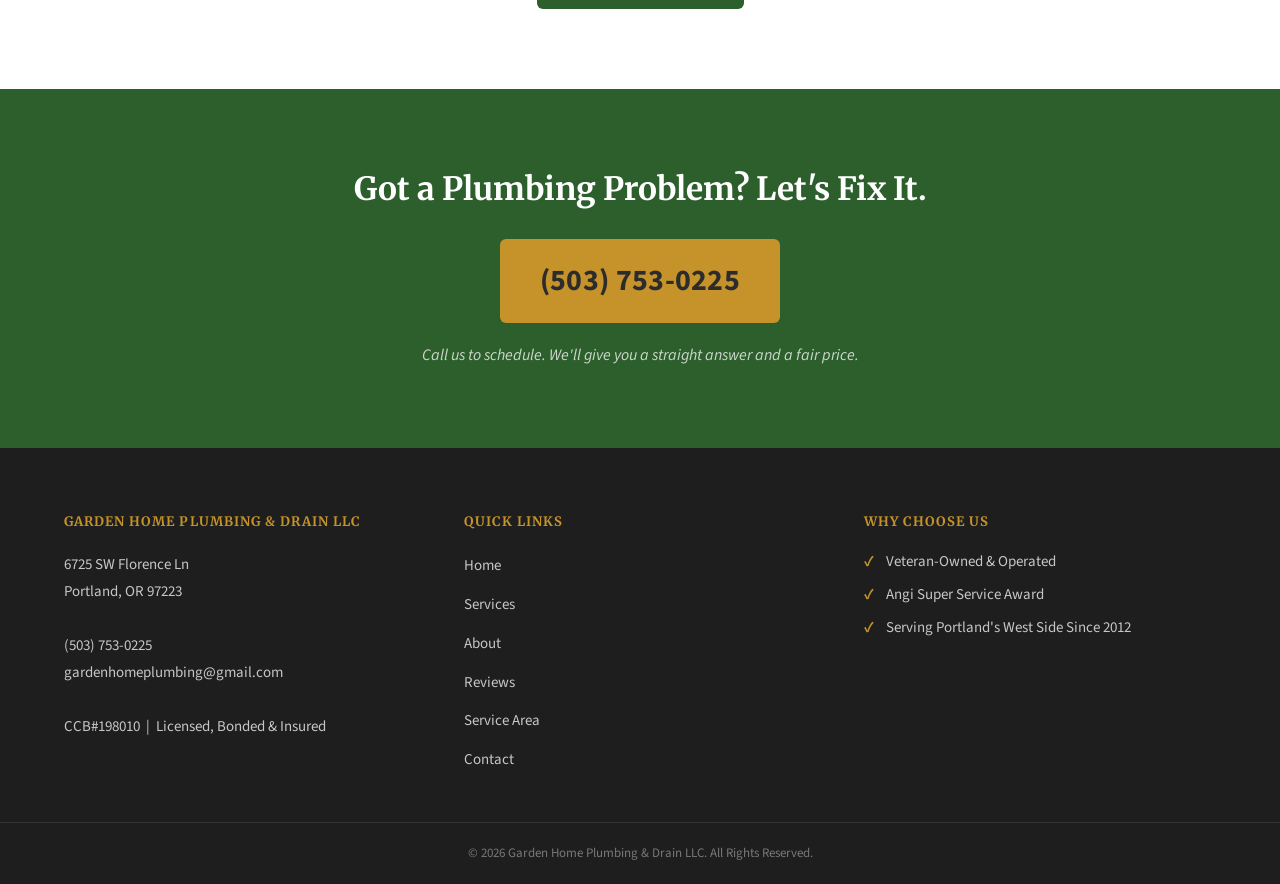
==== commit d1108bea: "Remove tankless references and all BBB mentions sitewide Removed "tankless" from water heater copy o" ====
--- a/index.html
+++ b/index.html
@@ -6,18 +6,17 @@
 
   <!-- Primary Meta ============================================ -->
   <title>Portland Plumber | Garden Home Plumbing &amp; Drain | (503) 753-0225</title>
-  <meta name="description" content="Veteran-owned Portland plumber. Water heaters, drain cleaning, faucets &amp; more. BBB A+ rated, 4.9 stars on Yelp. Serving Tigard, Beaverton &amp; Lake Oswego. Call (503) 753-0225.">
+  <meta name="description" content="Veteran-owned Portland plumber. Water heaters, drain cleaning, faucets &amp; more. 4.9 stars on Yelp. Serving Tigard, Beaverton &amp; Lake Oswego. Call (503) 753-0225.">
   <meta name="robots" content="index, follow">
-  <!-- UPDATE BEFORE LAUNCH: replace domain in canonical, OG, and schema below -->
-  <link rel="canonical" href="https://www.gardenhomeplumbingdrain.com/">
+  <link rel="canonical" href="https://www.gardenhomeplumbing.com/">
 
   <!-- Open Graph ============================================== -->
   <meta property="og:type"        content="website">
   <meta property="og:site_name"   content="Garden Home Plumbing &amp; Drain LLC">
   <meta property="og:title"       content="Portland Plumber | Garden Home Plumbing &amp; Drain | (503) 753-0225">
-  <meta property="og:description" content="Veteran-owned Portland plumber. Water heaters, drain cleaning, faucets &amp; more. BBB A+ rated, 4.9 stars on Yelp. Serving Tigard, Beaverton &amp; Lake Oswego. Call (503) 753-0225.">
-  <meta property="og:url"         content="https://www.gardenhomeplumbingdrain.com/">
-  <meta property="og:image"       content="https://www.gardenhomeplumbingdrain.com/images/about-team.jpg">
+  <meta property="og:description" content="Veteran-owned Portland plumber. Water heaters, drain cleaning, faucets &amp; more. 4.9 stars on Yelp. Serving Tigard, Beaverton &amp; Lake Oswego. Call (503) 753-0225.">
+  <meta property="og:url"         content="https://www.gardenhomeplumbing.com/">
+  <meta property="og:image"       content="https://www.gardenhomeplumbing.com/images/about-team.jpg">
 
   <!-- LocalBusiness Schema ==================================== -->
   <script type="application/ld+json">
@@ -25,7 +24,7 @@
     "@context": "https://schema.org",
     "@type": "Plumber",
     "name": "Garden Home Plumbing & Drain LLC",
-    "url": "https://www.gardenhomeplumbingdrain.com",
+    "url": "https://www.gardenhomeplumbing.com",
     "telephone": "+15037530225",
     "email": "gardenhomeplumbing@gmail.com",
     "address": {
@@ -68,7 +67,6 @@
     },
     "sameAs": [
       "https://www.yelp.com/biz/garden-home-plumbing-and-drain-llc-portland",
-      "https://www.bbb.org/us/or/portland/profile/plumber/garden-home-plumbing-drain-llc-1296-22822148",
       "https://www.angi.com/companylist/us/or/portland/garden-home-plumbing-and-drain-reviews-7574298.htm"
     ]
   }
@@ -86,7 +84,7 @@
   <section class="hero">
     <div class="hero-content">
       <h1>Portland Plumber You Can Trust.<br>Veteran-Owned. Serving Portland Since 2012.</h1>
-      <p class="hero-sub">Honest, affordable plumbing for Portland's west side. 20+ years of experience. BBB A+ rated. Call us today.</p>
+      <p class="hero-sub">Honest, affordable plumbing for Portland's west side. 20+ years of experience. Call us today.</p>
       <a href="tel:+15037530225" class="btn-phone" aria-label="Call Garden Home Plumbing at (503) 753-0225">(503) 753-0225</a>
       <p class="hero-tagline">We answer our phone, show up when we say we will, and fix it right the first time.</p>
     </div>
@@ -104,11 +102,6 @@
       </div>
 
       <div class="trust-badge">
-        <div class="trust-badge-icon">🏆</div>
-        <div class="trust-badge-label">BBB A+<br>Rating</div>
-      </div>
-
-      <div class="trust-badge">
         <div class="trust-badge-icon">🥇</div>
         <div class="trust-badge-label">Angi Super<br>Service Award</div>
       </div>
@@ -136,7 +129,7 @@
         <div class="service-card">
           <div class="service-card-icon">🔥</div>
           <h3>Water Heaters</h3>
-          <p>Repair or replacement. Tank and tankless. We'll get your hot water back.</p>
+          <p>Repair or replacement. We'll get your hot water back.</p>
         </div>
 
         <div class="service-card">
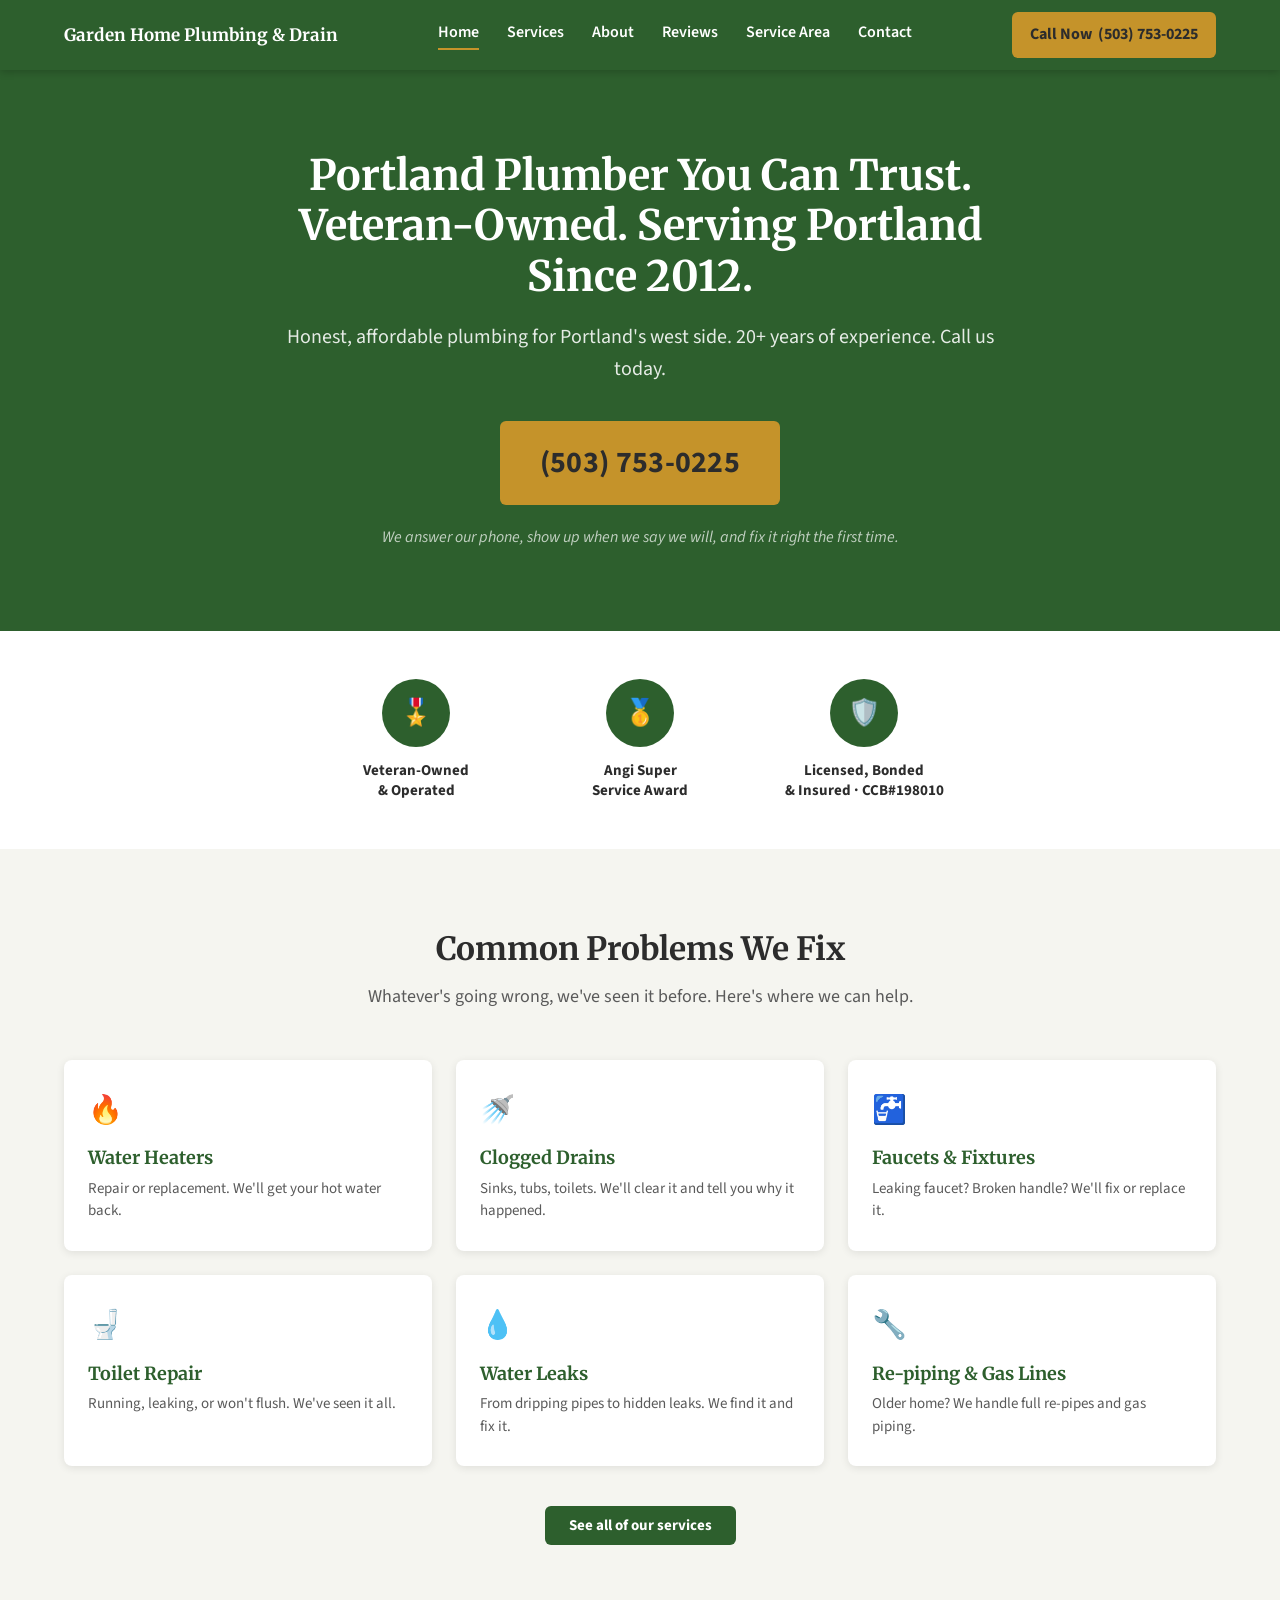
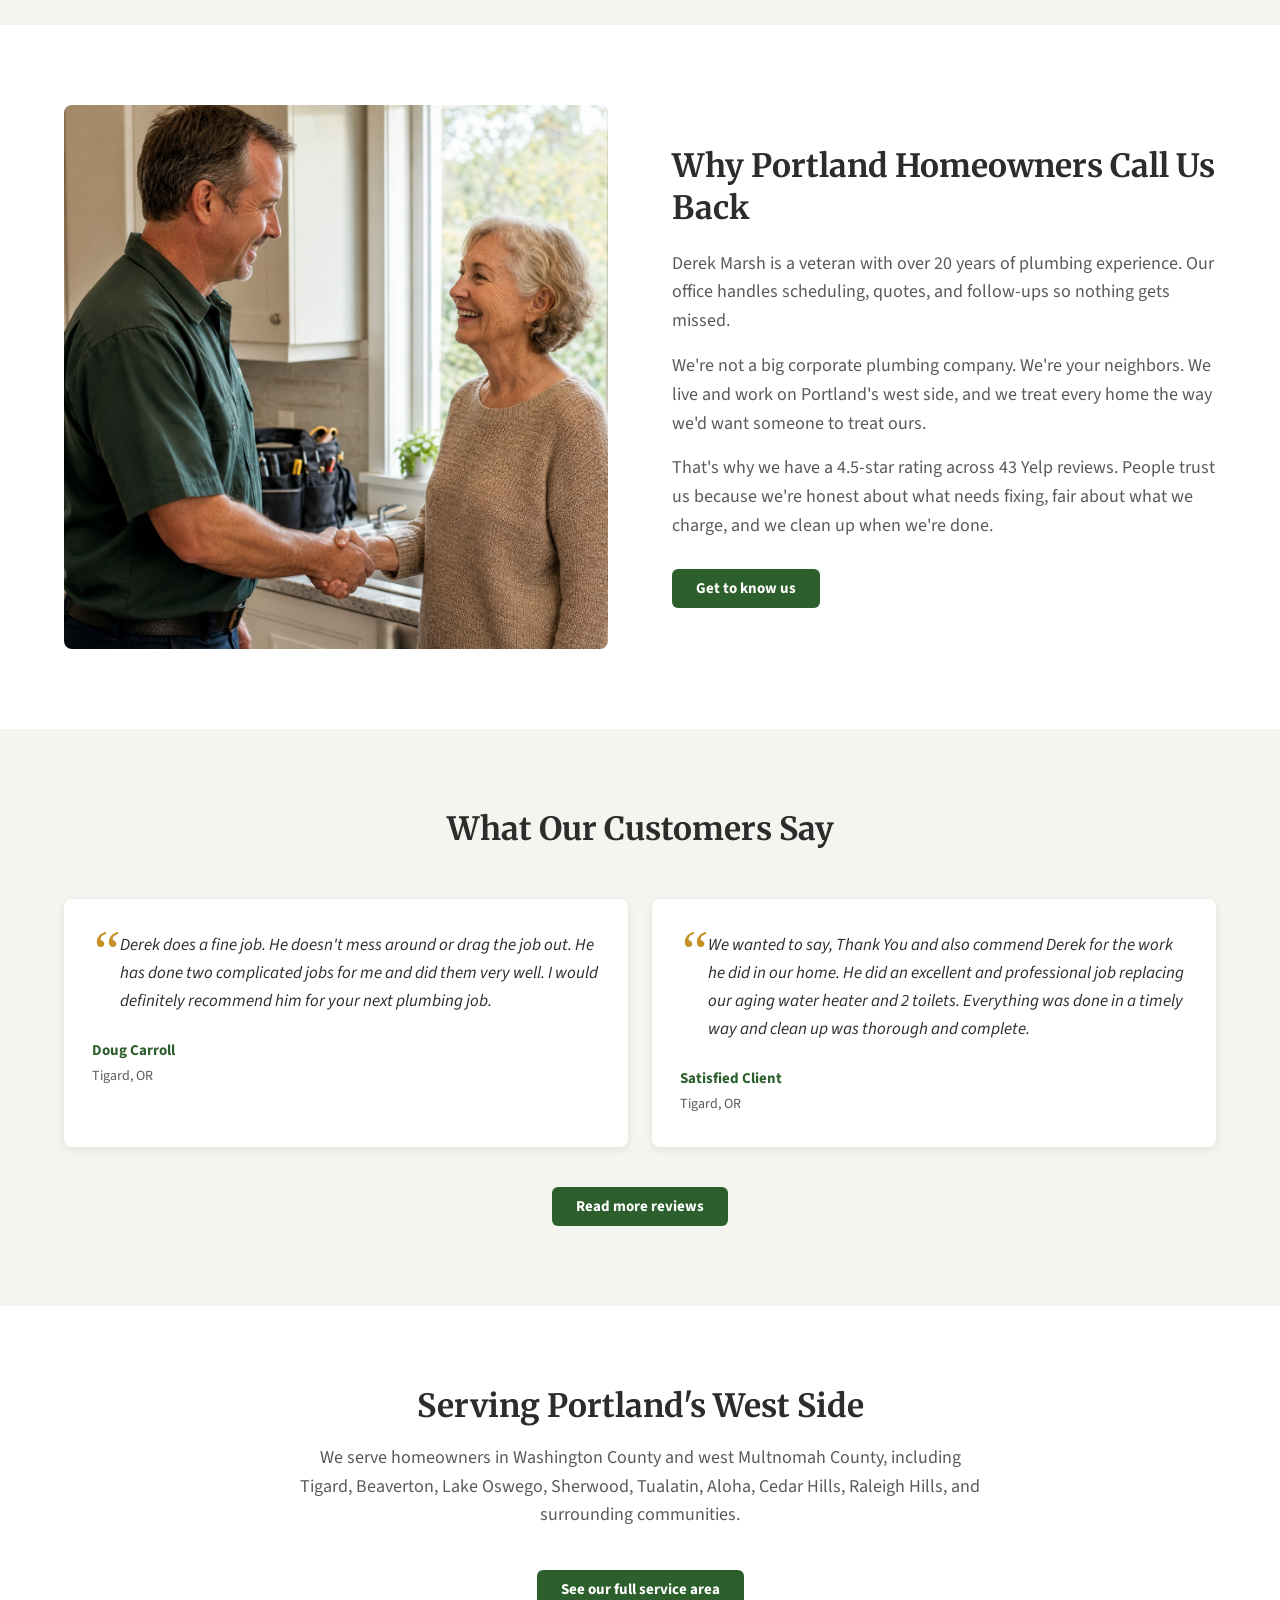
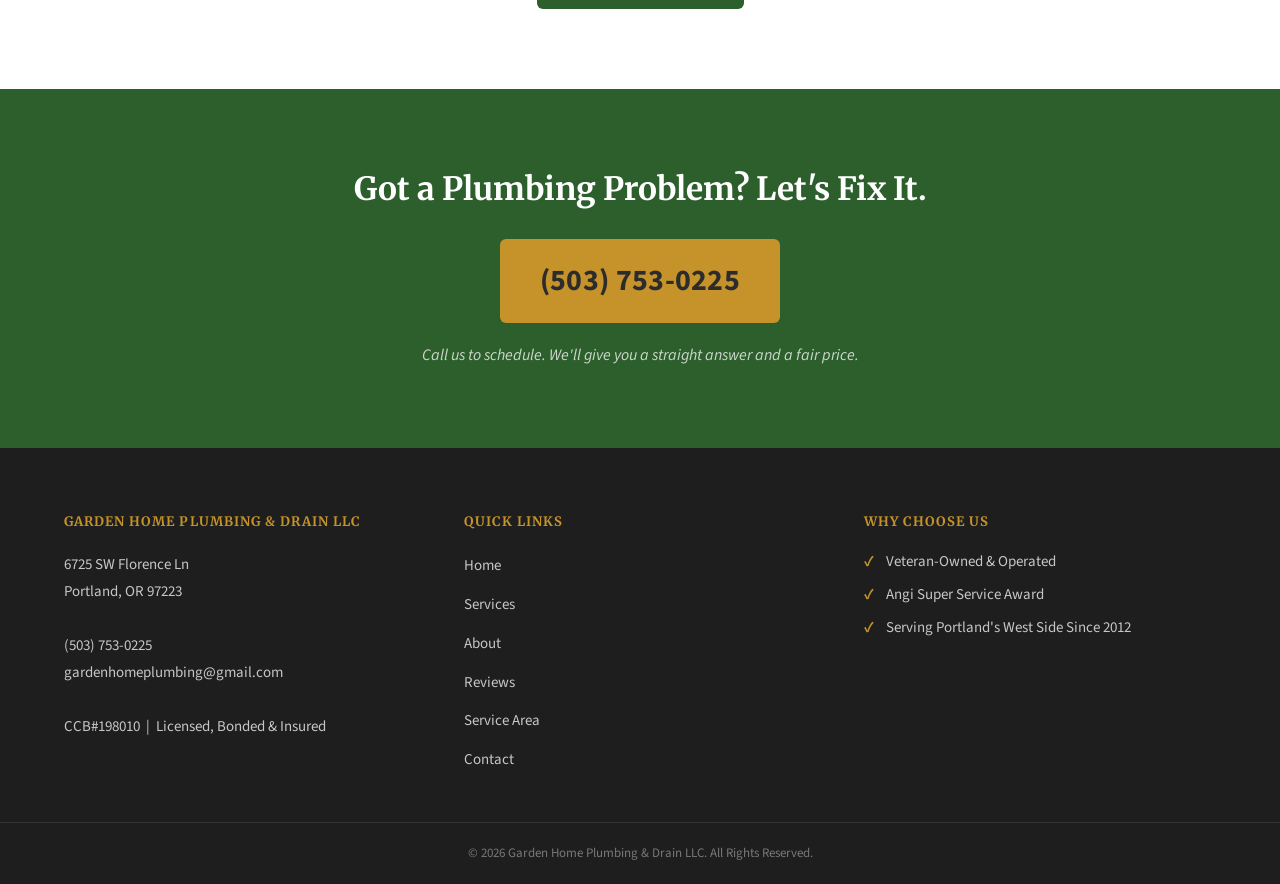
==== commit d52350b8: "Swap about-team image, correct Yelp rating, add image inventory Replaced about-team.jpg with new AI-" ====
--- a/index.html
+++ b/index.html
@@ -6,7 +6,7 @@
 
   <!-- Primary Meta ============================================ -->
   <title>Portland Plumber | Garden Home Plumbing &amp; Drain | (503) 753-0225</title>
-  <meta name="description" content="Veteran-owned Portland plumber. Water heaters, drain cleaning, faucets &amp; more. 4.9 stars on Yelp. Serving Tigard, Beaverton &amp; Lake Oswego. Call (503) 753-0225.">
+  <meta name="description" content="Veteran-owned Portland plumber. Water heaters, drain cleaning, faucets &amp; more. 4.5 stars on Yelp. Serving Tigard, Beaverton &amp; Lake Oswego. Call (503) 753-0225.">
   <meta name="robots" content="index, follow">
   <link rel="canonical" href="https://www.gardenhomeplumbing.com/">
 
@@ -14,7 +14,7 @@
   <meta property="og:type"        content="website">
   <meta property="og:site_name"   content="Garden Home Plumbing &amp; Drain LLC">
   <meta property="og:title"       content="Portland Plumber | Garden Home Plumbing &amp; Drain | (503) 753-0225">
-  <meta property="og:description" content="Veteran-owned Portland plumber. Water heaters, drain cleaning, faucets &amp; more. 4.9 stars on Yelp. Serving Tigard, Beaverton &amp; Lake Oswego. Call (503) 753-0225.">
+  <meta property="og:description" content="Veteran-owned Portland plumber. Water heaters, drain cleaning, faucets &amp; more. 4.5 stars on Yelp. Serving Tigard, Beaverton &amp; Lake Oswego. Call (503) 753-0225.">
   <meta property="og:url"         content="https://www.gardenhomeplumbing.com/">
   <meta property="og:image"       content="https://www.gardenhomeplumbing.com/images/about-team.jpg">
 
@@ -61,8 +61,8 @@
     "priceRange": "$$",
     "aggregateRating": {
       "@type": "AggregateRating",
-      "ratingValue": "4.9",
-      "reviewCount": "44",
+      "ratingValue": "4.5",
+      "reviewCount": "43",
       "bestRating": "5"
     },
     "sameAs": [
@@ -183,7 +183,7 @@
           <h2>Why Portland Homeowners Call Us Back</h2>
           <p>Derek Marsh is a veteran with over 20 years of plumbing experience. Our office handles scheduling, quotes, and follow-ups so nothing gets missed.</p>
           <p>We're not a big corporate plumbing company. We're your neighbors. We live and work on Portland's west side, and we treat every home the way we'd want someone to treat ours.</p>
-          <p>That's why we have a 4.9-star rating across 44 Yelp reviews. People trust us because we're honest about what needs fixing, fair about what we charge, and we clean up when we're done.</p>
+          <p>That's why we have a 4.5-star rating across 43 Yelp reviews. People trust us because we're honest about what needs fixing, fair about what we charge, and we clean up when we're done.</p>
           <a href="about.html" class="btn btn-secondary">Get to know us</a>
         </div>
 
--- a/styles.css
+++ b/styles.css
@@ -571,8 +571,9 @@
 }
 
 .trust-badges-grid {
-  display: grid;
-  grid-template-columns: repeat(4, 1fr);
+  display: flex;
+  justify-content: center;
+  flex-wrap: wrap;
   gap: 24px;
   max-width: var(--max-width);
   margin: 0 auto;
@@ -584,6 +585,7 @@
   flex-direction: column;
   align-items: center;
   gap: 14px;
+  flex: 0 0 200px;
 }
 
 .trust-badge-icon {
@@ -854,6 +856,10 @@
   margin-bottom: 48px;
 }
 
+.review-stat {
+  text-align: center;
+}
+
 .review-stat-number {
   display: block;
   font-family: var(--font-heading);
@@ -873,8 +879,9 @@
    EXTERNAL REVIEW LINKS
    ============================================ */
 .review-links {
-  display: grid;
-  grid-template-columns: repeat(3, 1fr);
+  display: flex;
+  justify-content: center;
+  flex-wrap: wrap;
   gap: var(--card-gap);
 }
 
@@ -886,6 +893,8 @@
   text-align: center;
   transition: box-shadow 0.2s, transform 0.2s;
   color: var(--text-dark);
+  flex: 0 0 340px;
+  max-width: 100%;
 }
 
 .review-link-card:hover {
@@ -976,8 +985,9 @@
    CREDENTIALS GRID
    ============================================ */
 .credentials-grid {
-  display: grid;
-  grid-template-columns: repeat(4, 1fr);
+  display: flex;
+  flex-wrap: wrap;
+  justify-content: center;
   gap: 20px;
 }
 
@@ -987,6 +997,7 @@
   box-shadow: 0 2px 8px rgba(0, 0, 0, 0.08);
   padding: 24px 16px;
   text-align: center;
+  flex: 0 0 calc(25% - 15px);
 }
 
 .credential-icon {
@@ -1188,19 +1199,11 @@
   }
 
   .trust-badges-grid {
-    grid-template-columns: repeat(2, 1fr);
     gap: 32px;
   }
 
-  .credentials-grid {
-    grid-template-columns: repeat(2, 1fr);
-  }
-
-  .review-links {
-    grid-template-columns: 1fr;
-    max-width: 480px;
-    margin-left: auto;
-    margin-right: auto;
+  .credential-item {
+    flex: 0 0 calc(50% - 10px);
   }
 
   .footer-main {
@@ -1255,10 +1258,8 @@
   .services-grid      { grid-template-columns: 1fr; }
   .testimonials-grid  { grid-template-columns: 1fr; }
   .area-grid          { grid-template-columns: repeat(2, 1fr); }
-  .credentials-grid   { grid-template-columns: repeat(2, 1fr); }
 
   .trust-badges-grid {
-    grid-template-columns: repeat(2, 1fr);
     gap: 24px;
   }
 
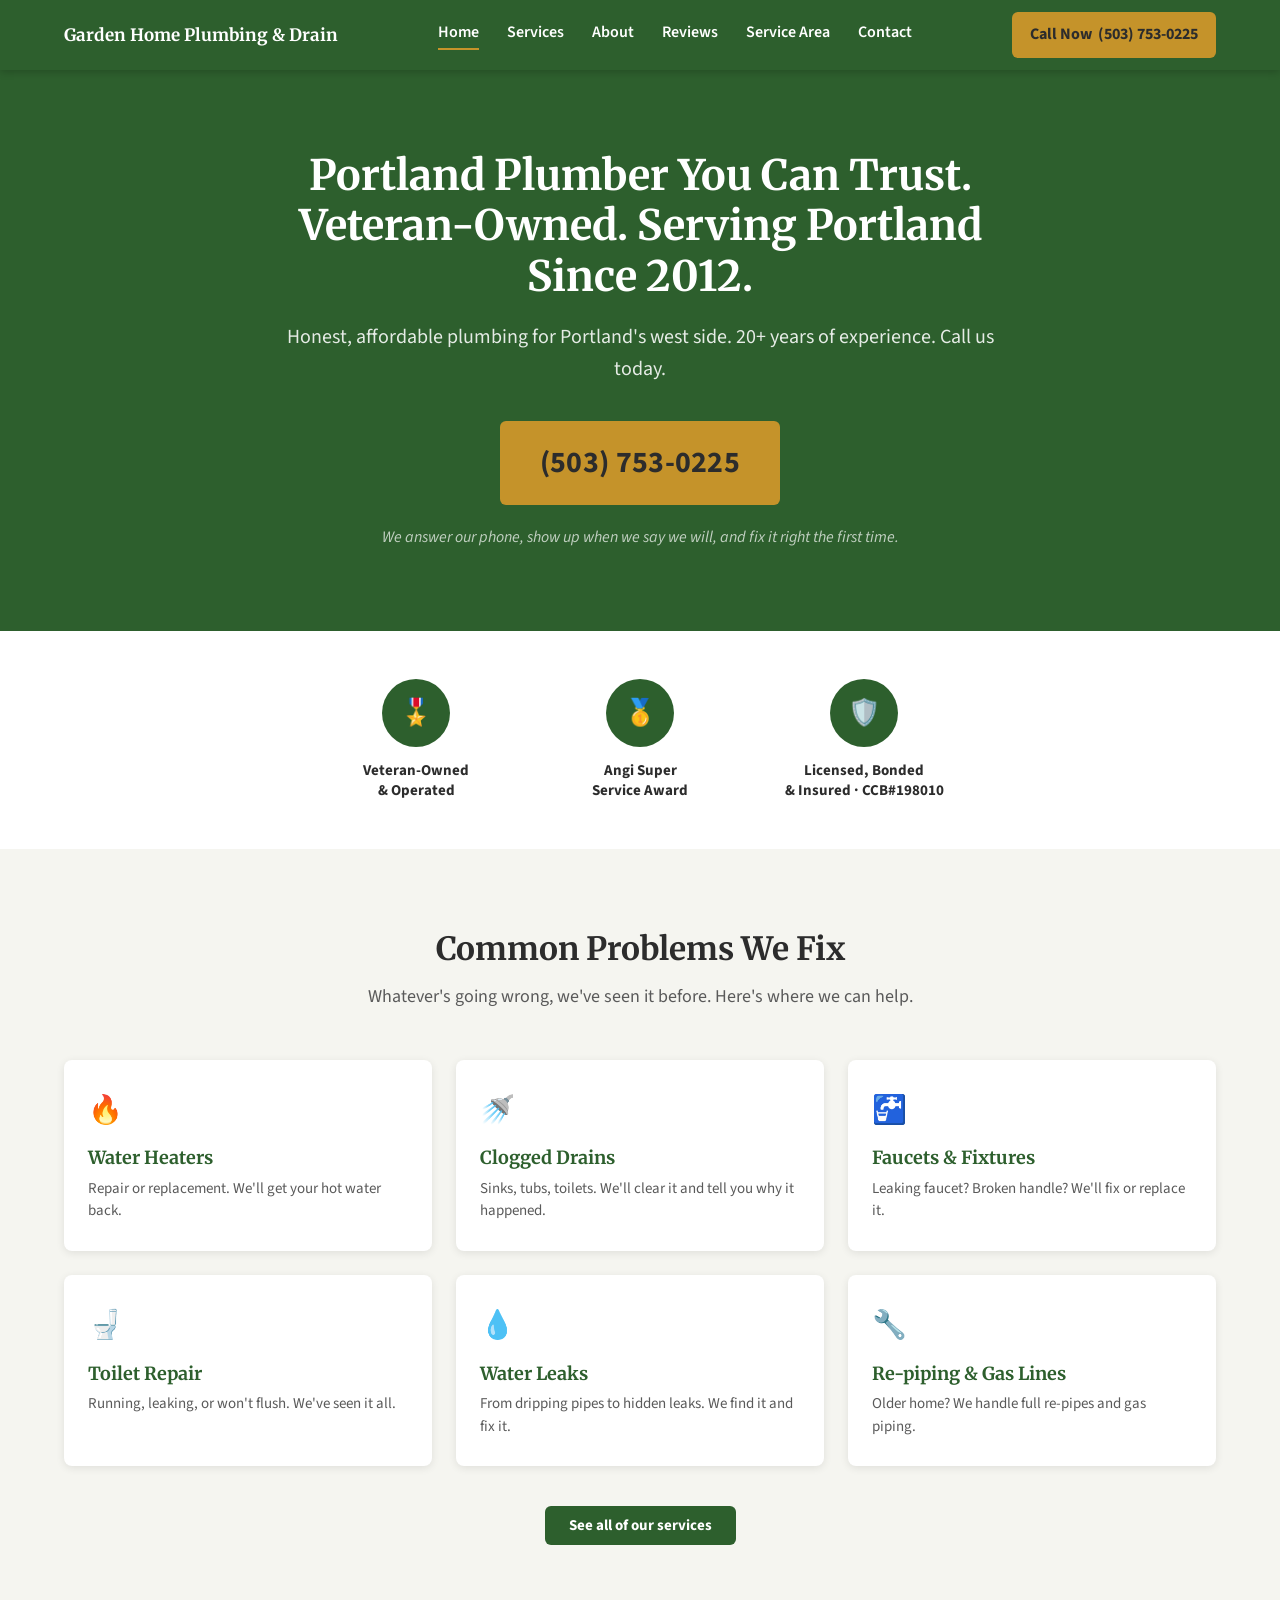
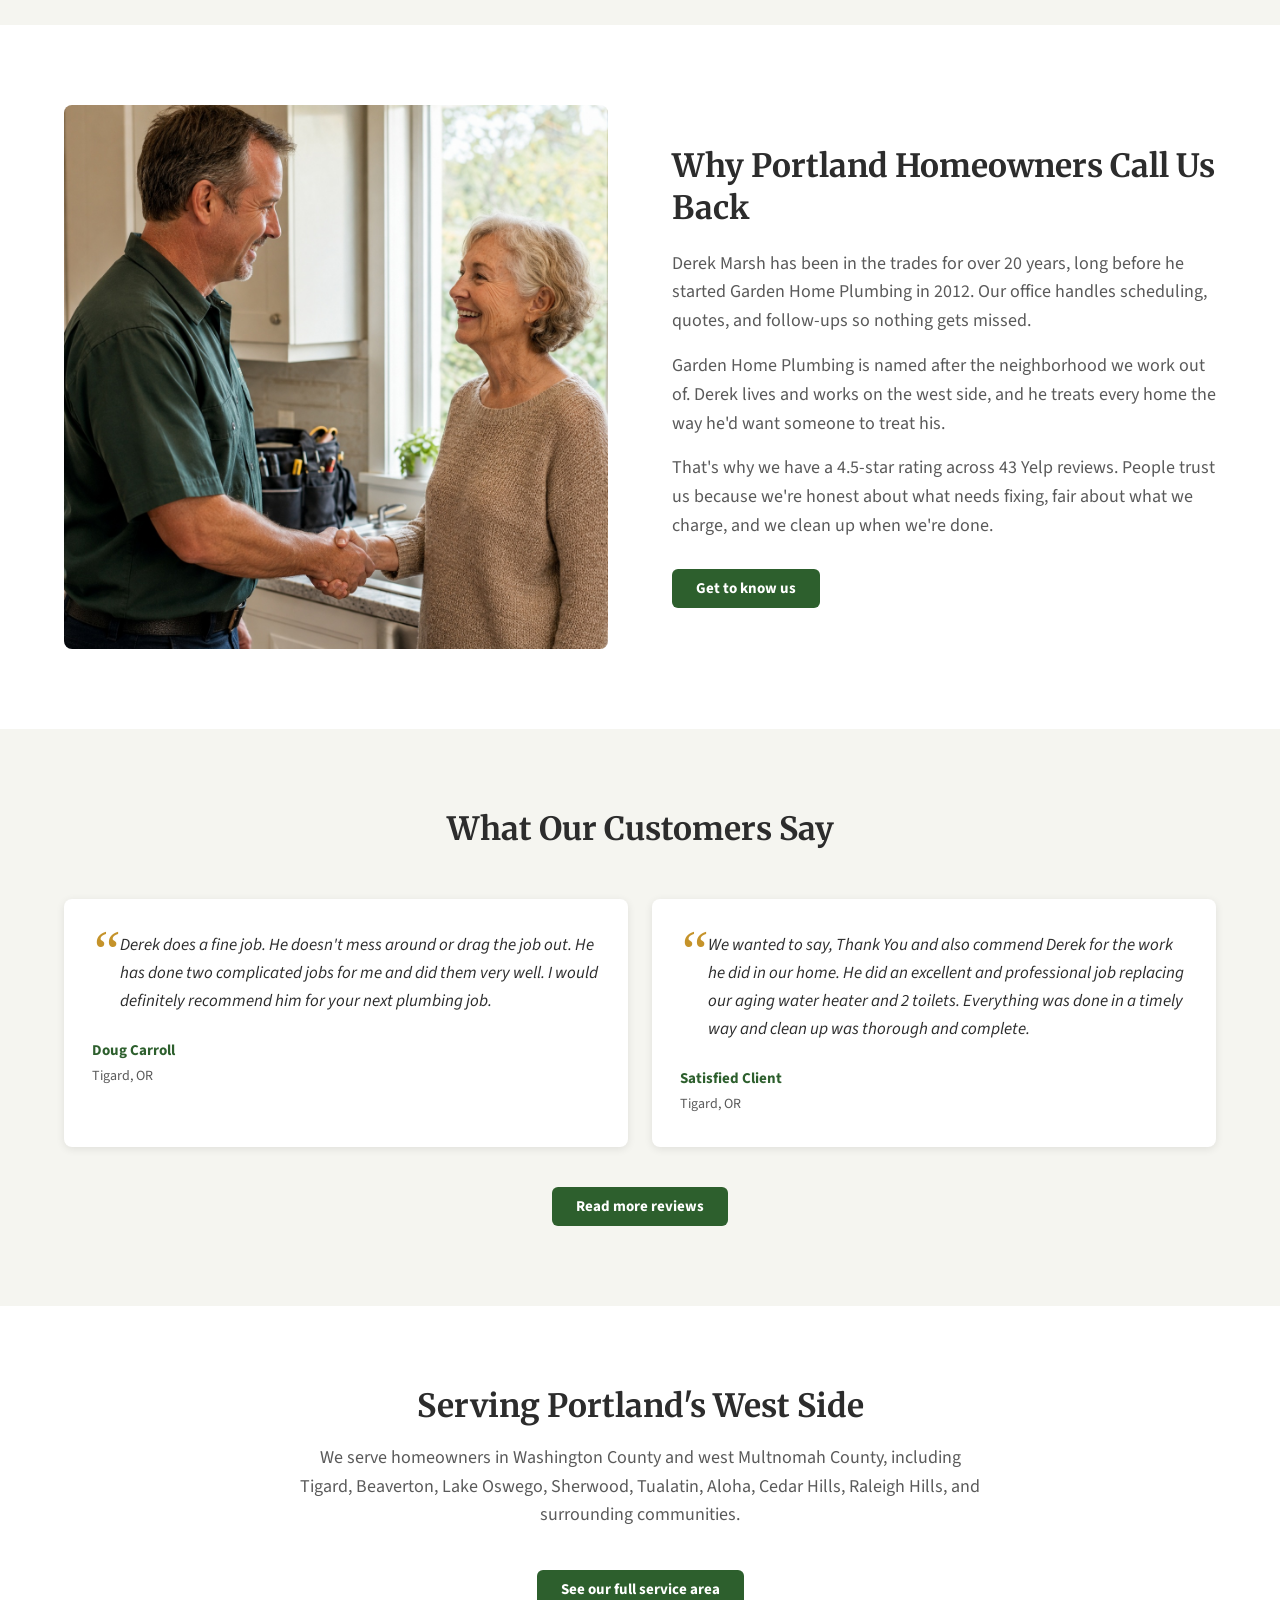
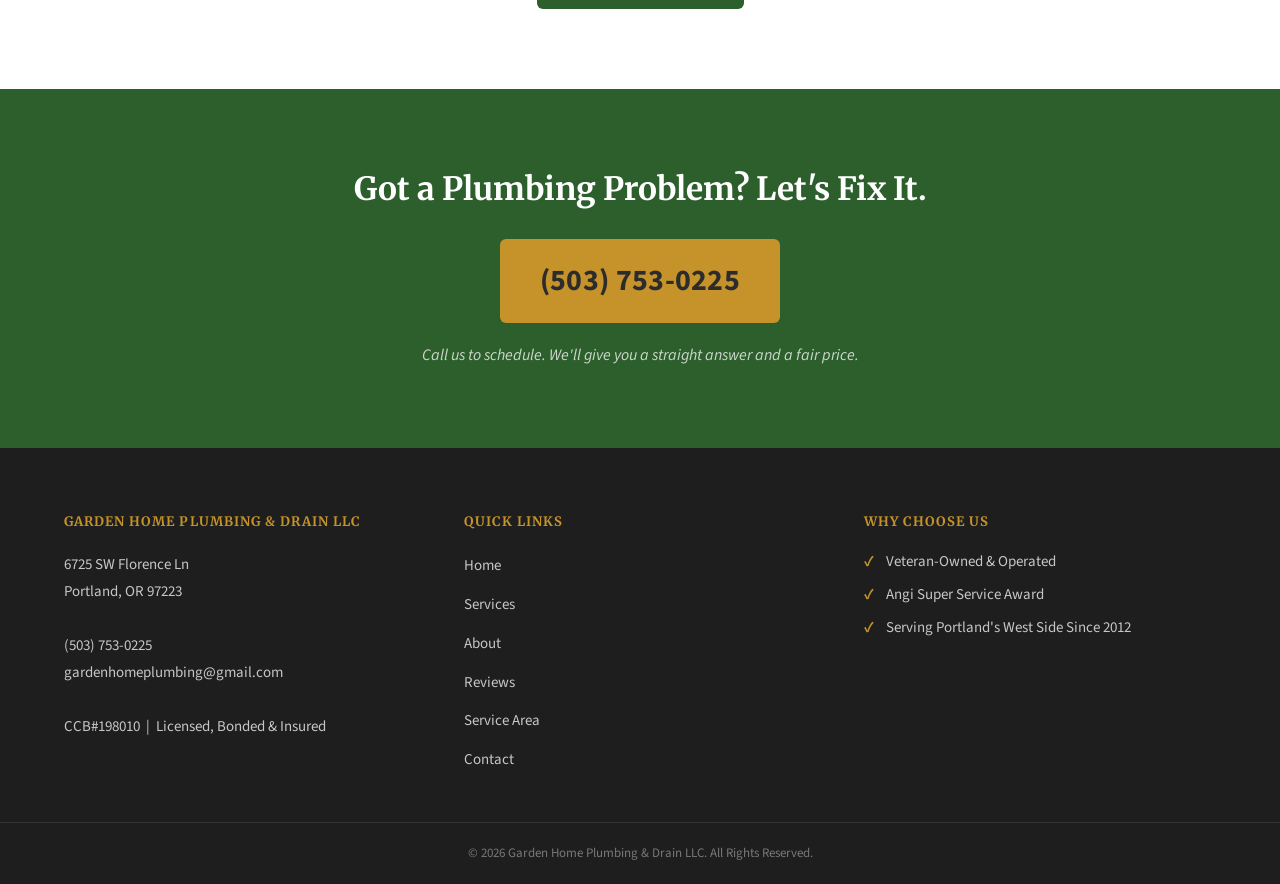
==== commit 5ff15d3d: "12-task copy pass: local voice, west side context, Angi, stat fixes index.html: rewrote two paragrap" ====
--- a/index.html
+++ b/index.html
@@ -181,8 +181,8 @@
 
         <div class="two-col-text">
           <h2>Why Portland Homeowners Call Us Back</h2>
-          <p>Derek Marsh is a veteran with over 20 years of plumbing experience. Our office handles scheduling, quotes, and follow-ups so nothing gets missed.</p>
-          <p>We're not a big corporate plumbing company. We're your neighbors. We live and work on Portland's west side, and we treat every home the way we'd want someone to treat ours.</p>
+          <p>Derek Marsh has been in the trades for over 20 years, long before he started Garden Home Plumbing in 2012. Our office handles scheduling, quotes, and follow-ups so nothing gets missed.</p>
+          <p>Garden Home Plumbing is named after the neighborhood we work out of. Derek lives and works on the west side, and he treats every home the way he'd want someone to treat his.</p>
           <p>That's why we have a 4.5-star rating across 43 Yelp reviews. People trust us because we're honest about what needs fixing, fair about what we charge, and we clean up when we're done.</p>
           <a href="about.html" class="btn btn-secondary">Get to know us</a>
         </div>
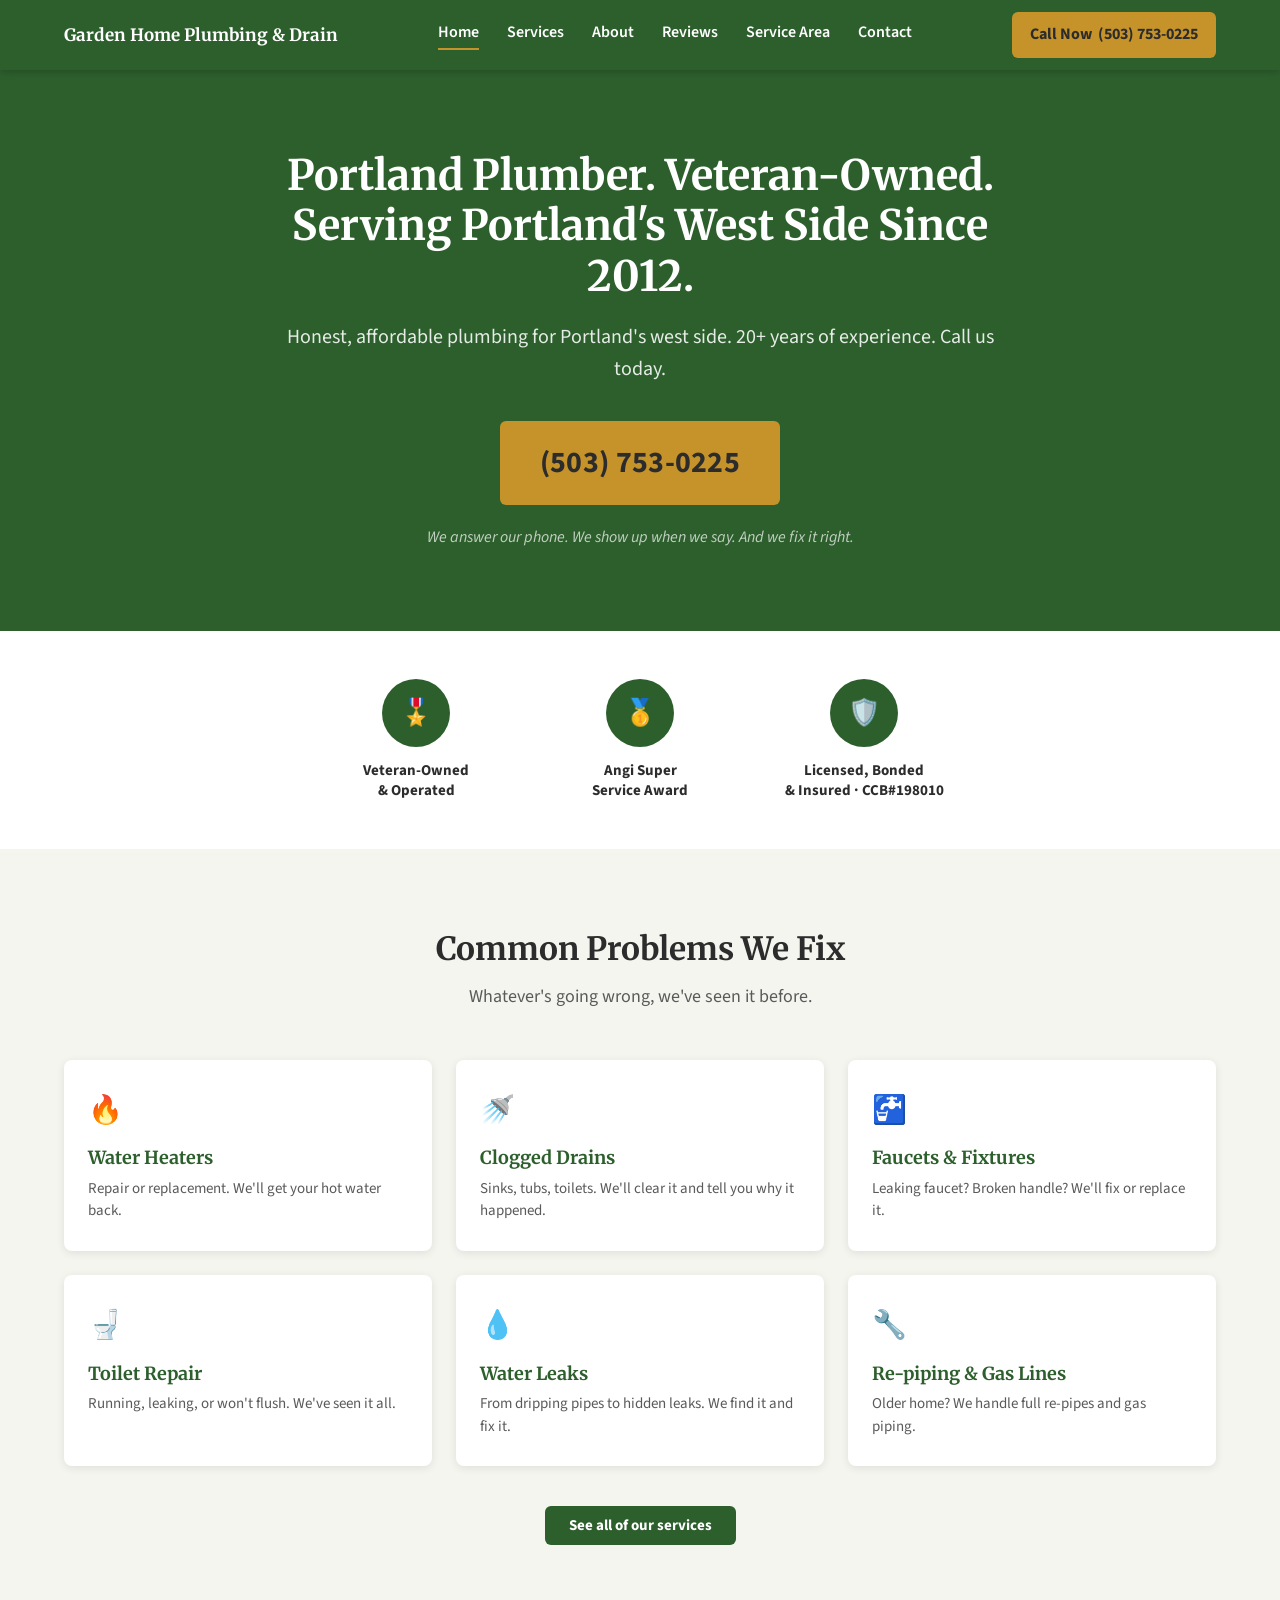
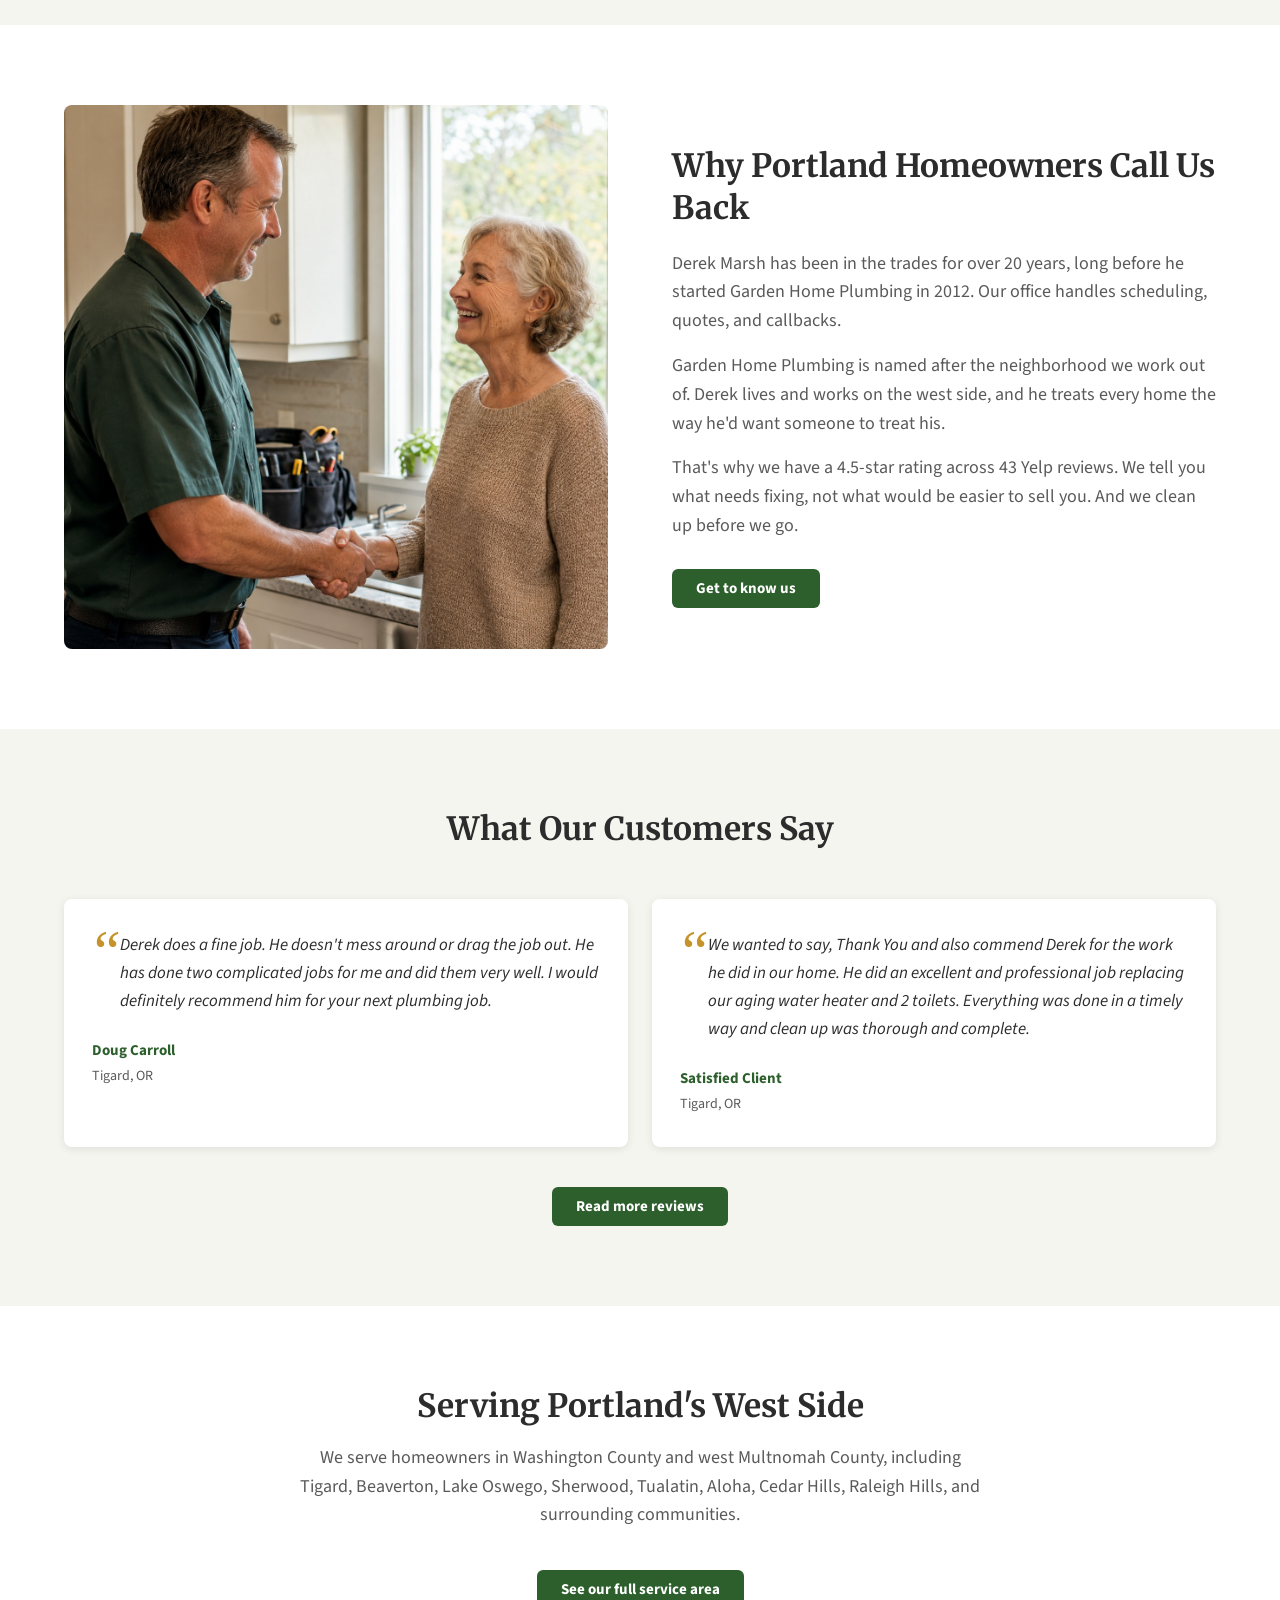
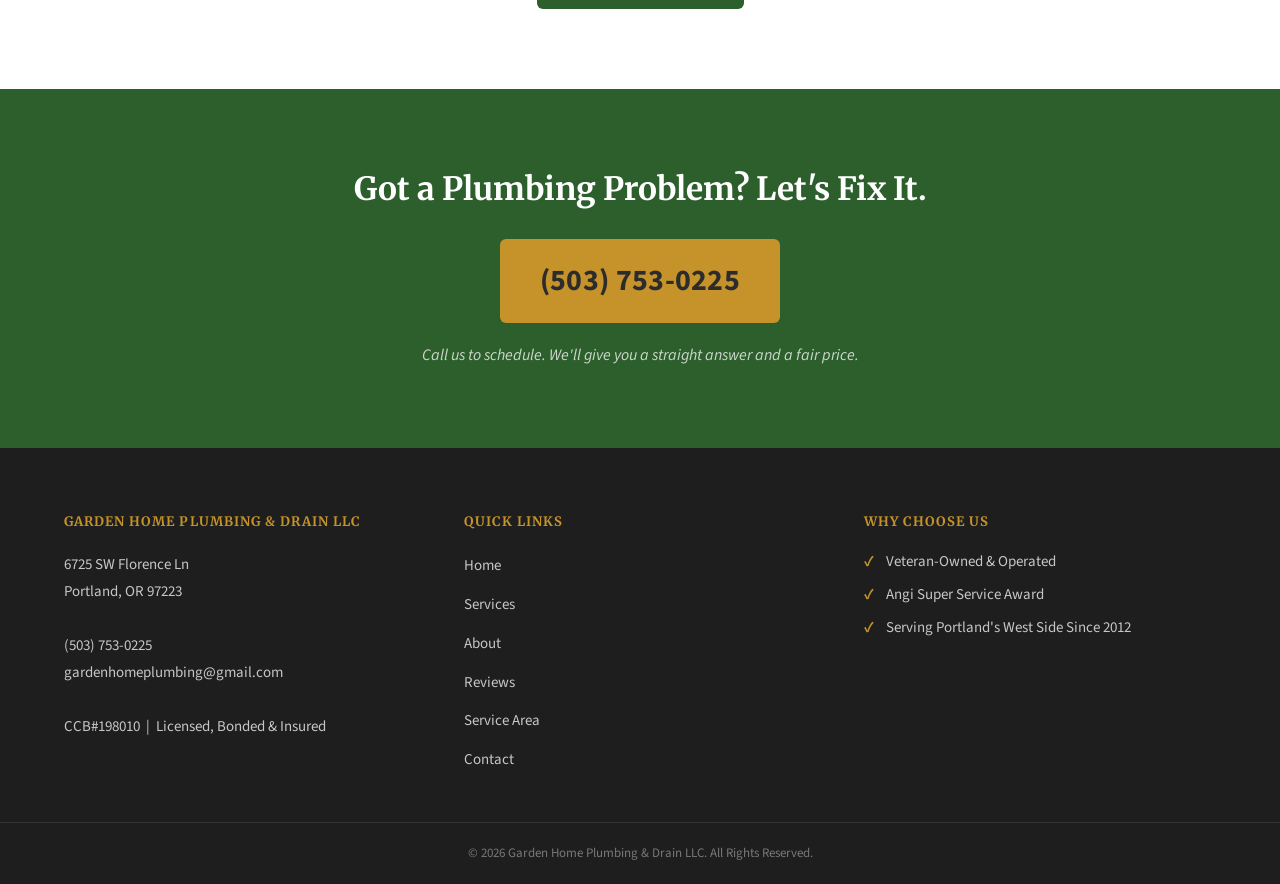
==== commit afad4cdd: "Copy tightening pass: sharper voice, shorter sentences index.html: H1 rewrite, tagline, services int" ====
--- a/index.html
+++ b/index.html
@@ -83,10 +83,10 @@
   ================================================ -->
   <section class="hero">
     <div class="hero-content">
-      <h1>Portland Plumber You Can Trust.<br>Veteran-Owned. Serving Portland Since 2012.</h1>
+      <h1>Portland Plumber. Veteran-Owned. Serving Portland's West Side Since 2012.</h1>
       <p class="hero-sub">Honest, affordable plumbing for Portland's west side. 20+ years of experience. Call us today.</p>
       <a href="tel:+15037530225" class="btn-phone" aria-label="Call Garden Home Plumbing at (503) 753-0225">(503) 753-0225</a>
-      <p class="hero-tagline">We answer our phone, show up when we say we will, and fix it right the first time.</p>
+      <p class="hero-tagline">We answer our phone. We show up when we say. And we fix it right.</p>
     </div>
   </section>
 
@@ -121,7 +121,7 @@
     <div class="container">
       <div class="section-heading">
         <h2>Common Problems We Fix</h2>
-        <p>Whatever's going wrong, we've seen it before. Here's where we can help.</p>
+        <p>Whatever's going wrong, we've seen it before.</p>
       </div>
 
       <div class="services-grid">
@@ -181,9 +181,9 @@
 
         <div class="two-col-text">
           <h2>Why Portland Homeowners Call Us Back</h2>
-          <p>Derek Marsh has been in the trades for over 20 years, long before he started Garden Home Plumbing in 2012. Our office handles scheduling, quotes, and follow-ups so nothing gets missed.</p>
+          <p>Derek Marsh has been in the trades for over 20 years, long before he started Garden Home Plumbing in 2012. Our office handles scheduling, quotes, and callbacks.</p>
           <p>Garden Home Plumbing is named after the neighborhood we work out of. Derek lives and works on the west side, and he treats every home the way he'd want someone to treat his.</p>
-          <p>That's why we have a 4.5-star rating across 43 Yelp reviews. People trust us because we're honest about what needs fixing, fair about what we charge, and we clean up when we're done.</p>
+          <p>That's why we have a 4.5-star rating across 43 Yelp reviews. We tell you what needs fixing, not what would be easier to sell you. And we clean up before we go.</p>
           <a href="about.html" class="btn btn-secondary">Get to know us</a>
         </div>
 
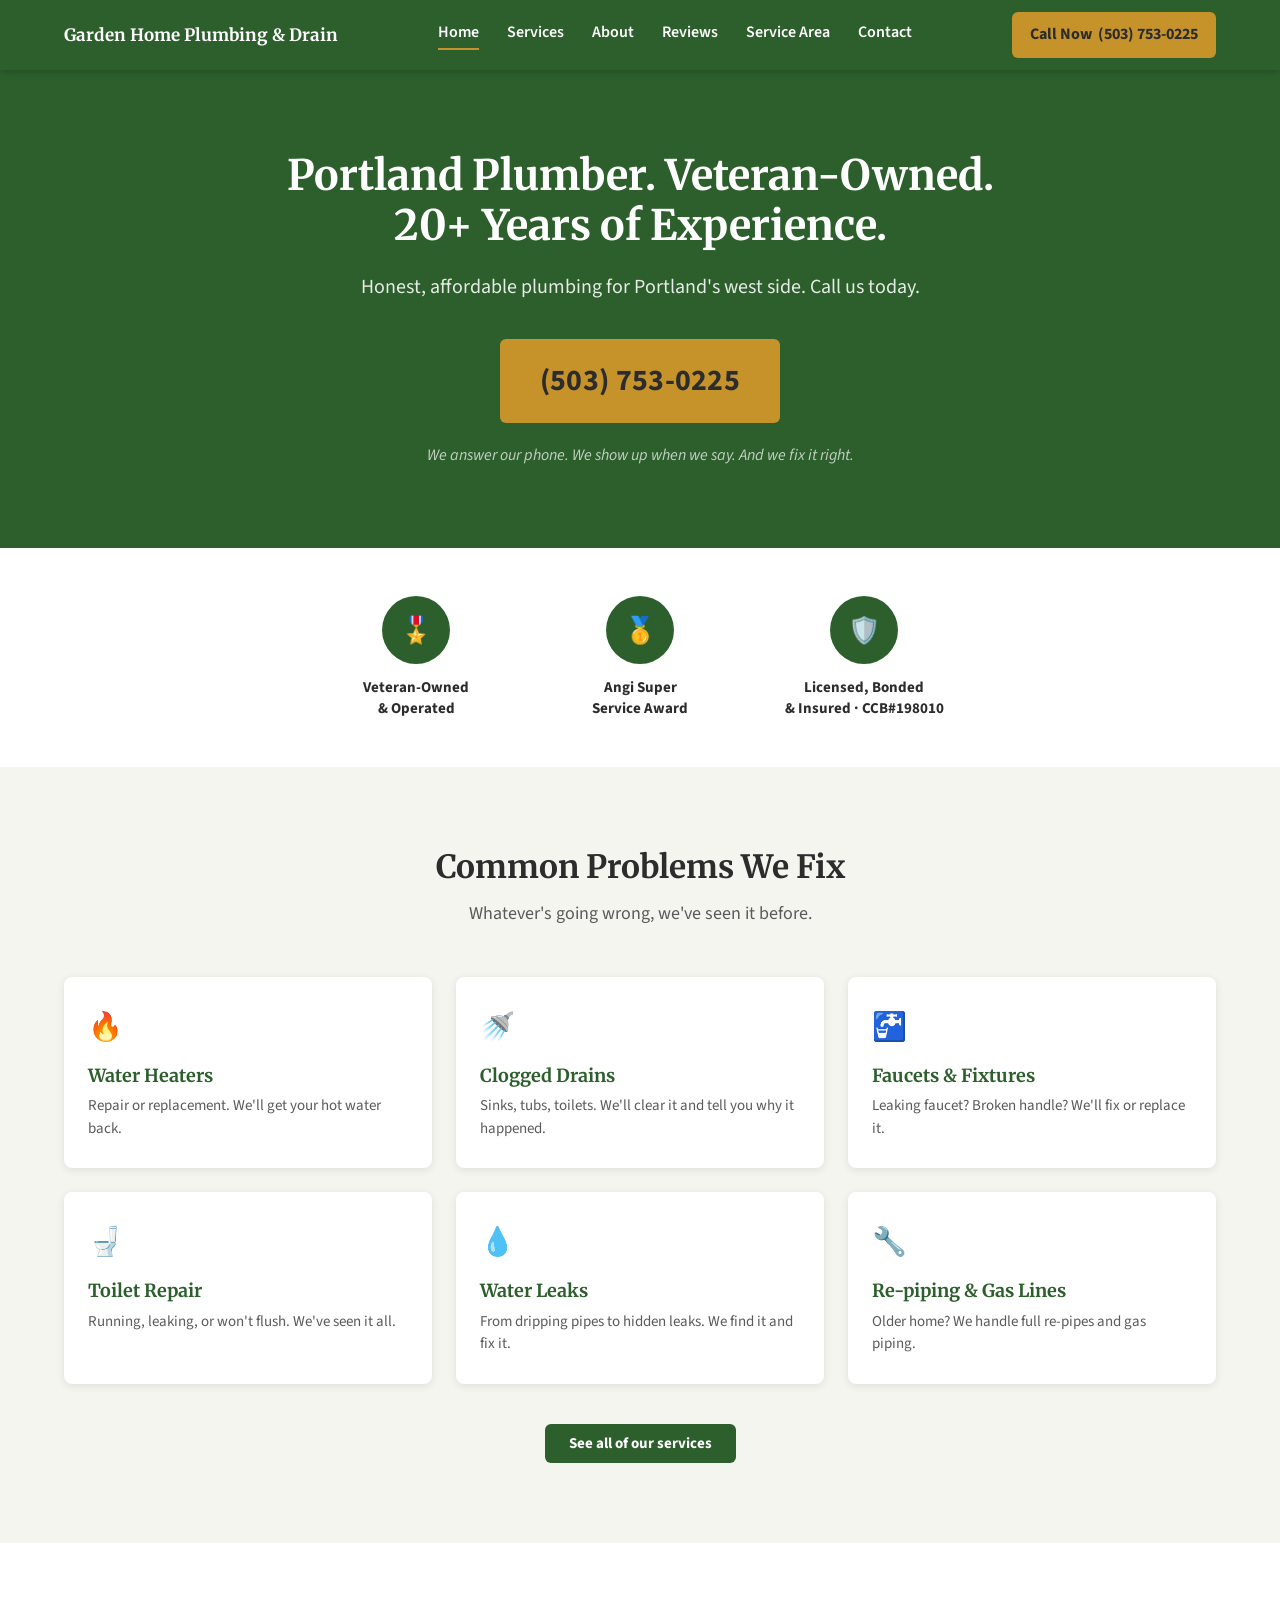
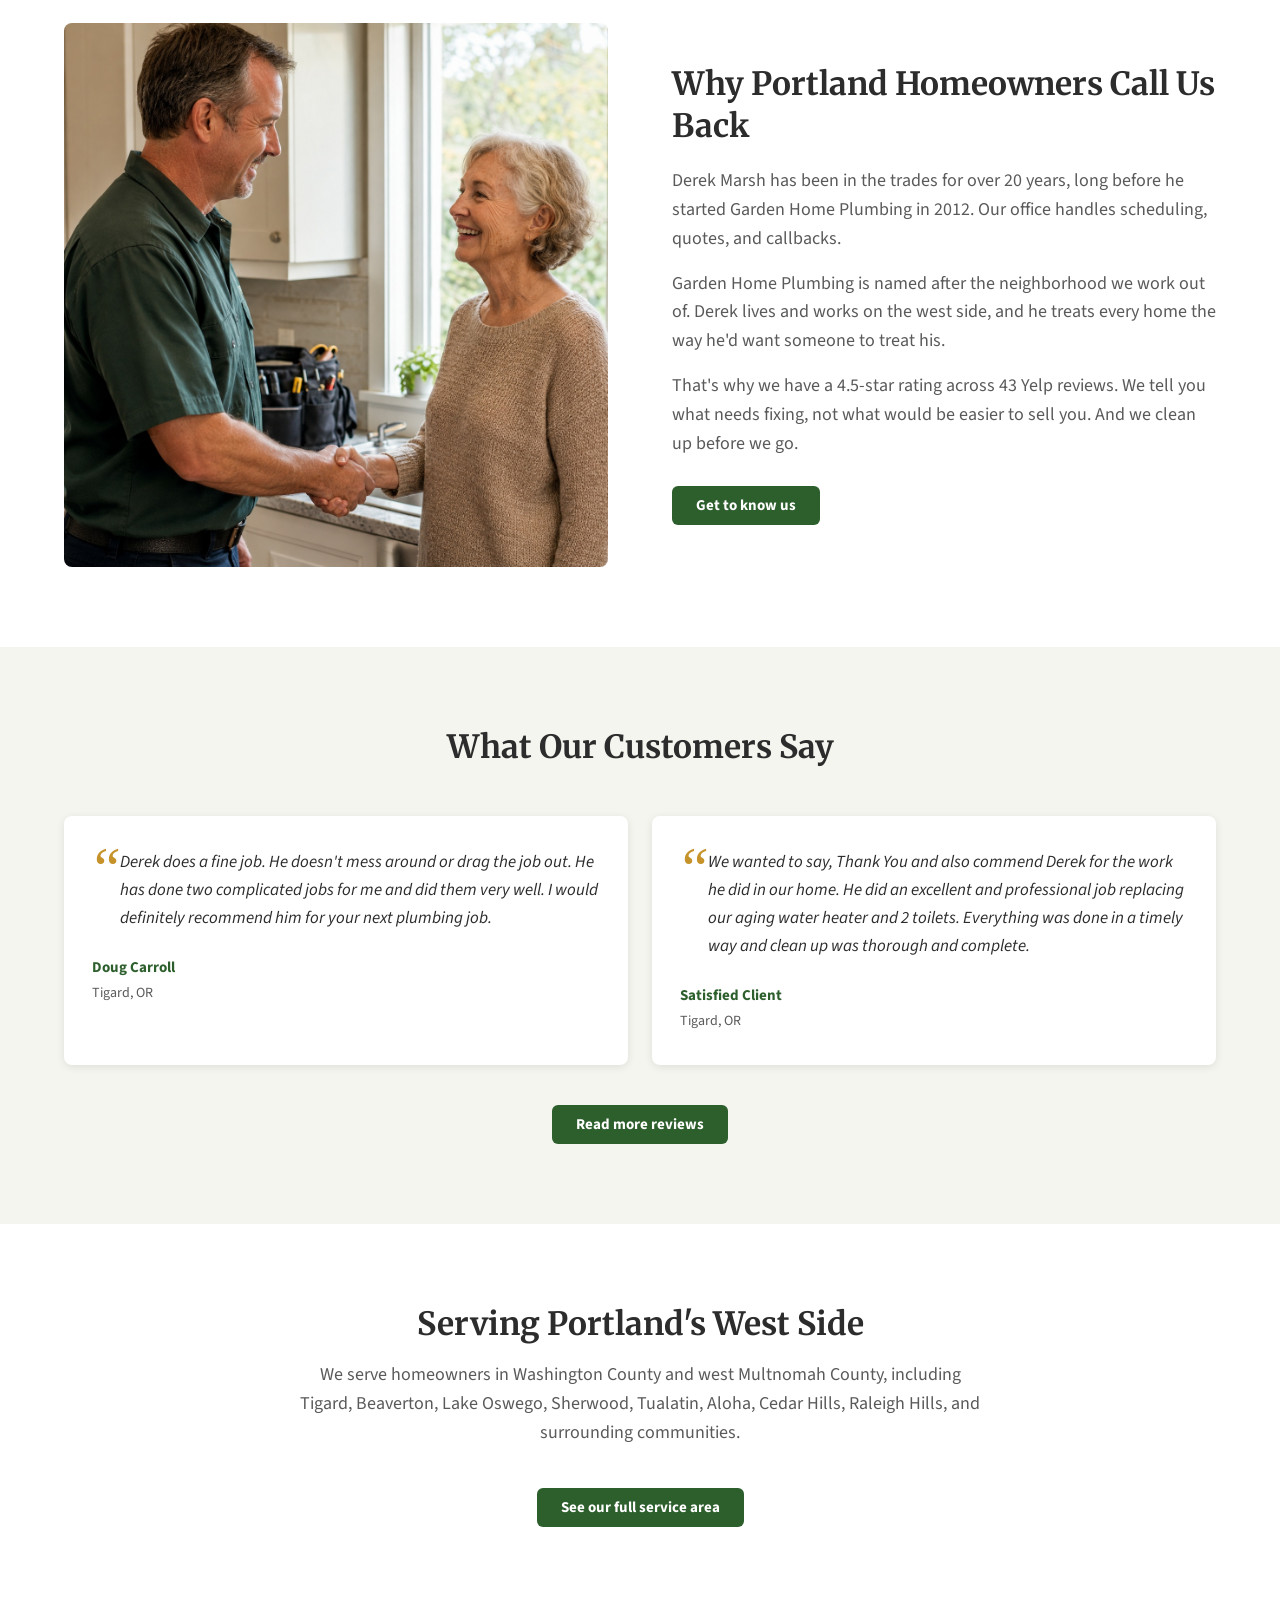
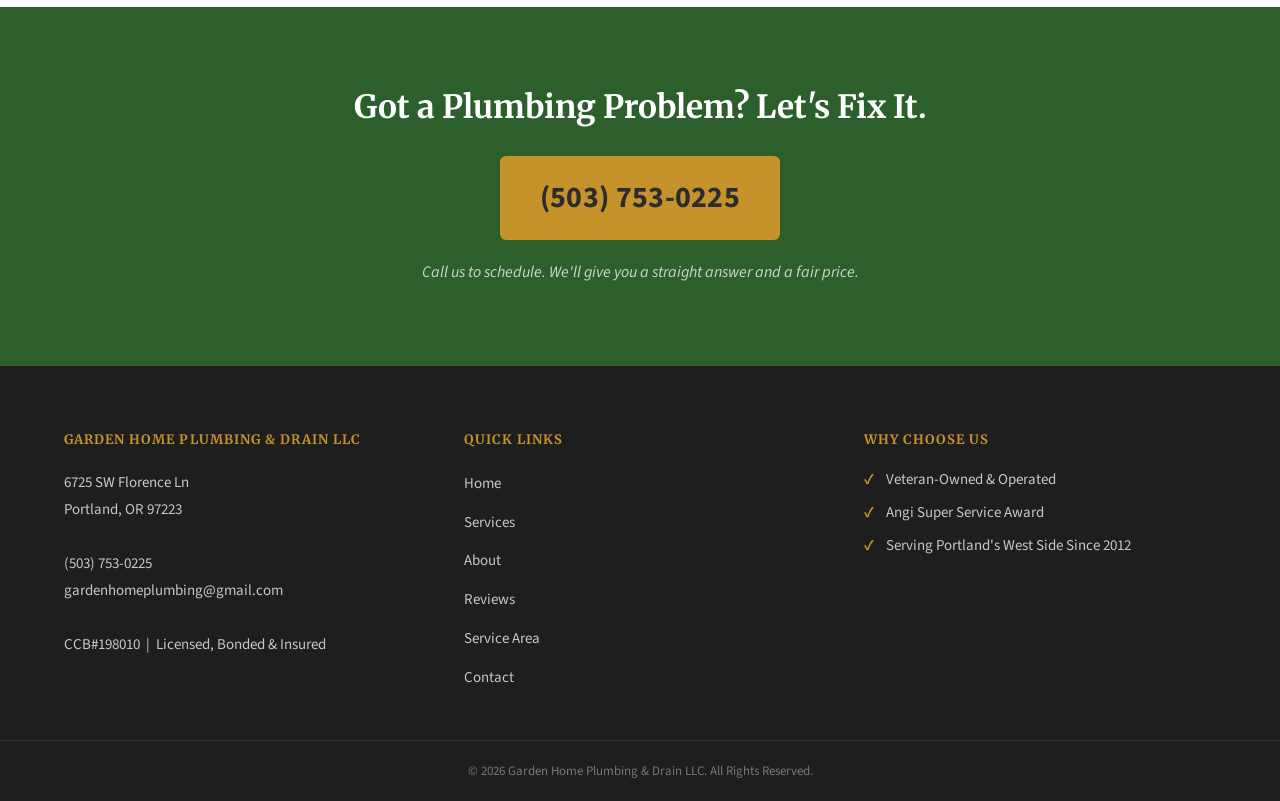
==== commit abbfc402: "Replace 'Since 2012' with '20+ Years of Experience' in hero H1 Co-Authored-By: Claude Sonnet 4.6 <no" ====
--- a/index.html
+++ b/index.html
@@ -83,8 +83,8 @@
   ================================================ -->
   <section class="hero">
     <div class="hero-content">
-      <h1>Portland Plumber. Veteran-Owned. Serving Portland's West Side Since 2012.</h1>
-      <p class="hero-sub">Honest, affordable plumbing for Portland's west side. 20+ years of experience. Call us today.</p>
+      <h1>Portland Plumber. Veteran-Owned. 20+ Years of Experience.</h1>
+      <p class="hero-sub">Honest, affordable plumbing for Portland's west side. Call us today.</p>
       <a href="tel:+15037530225" class="btn-phone" aria-label="Call Garden Home Plumbing at (503) 753-0225">(503) 753-0225</a>
       <p class="hero-tagline">We answer our phone. We show up when we say. And we fix it right.</p>
     </div>
